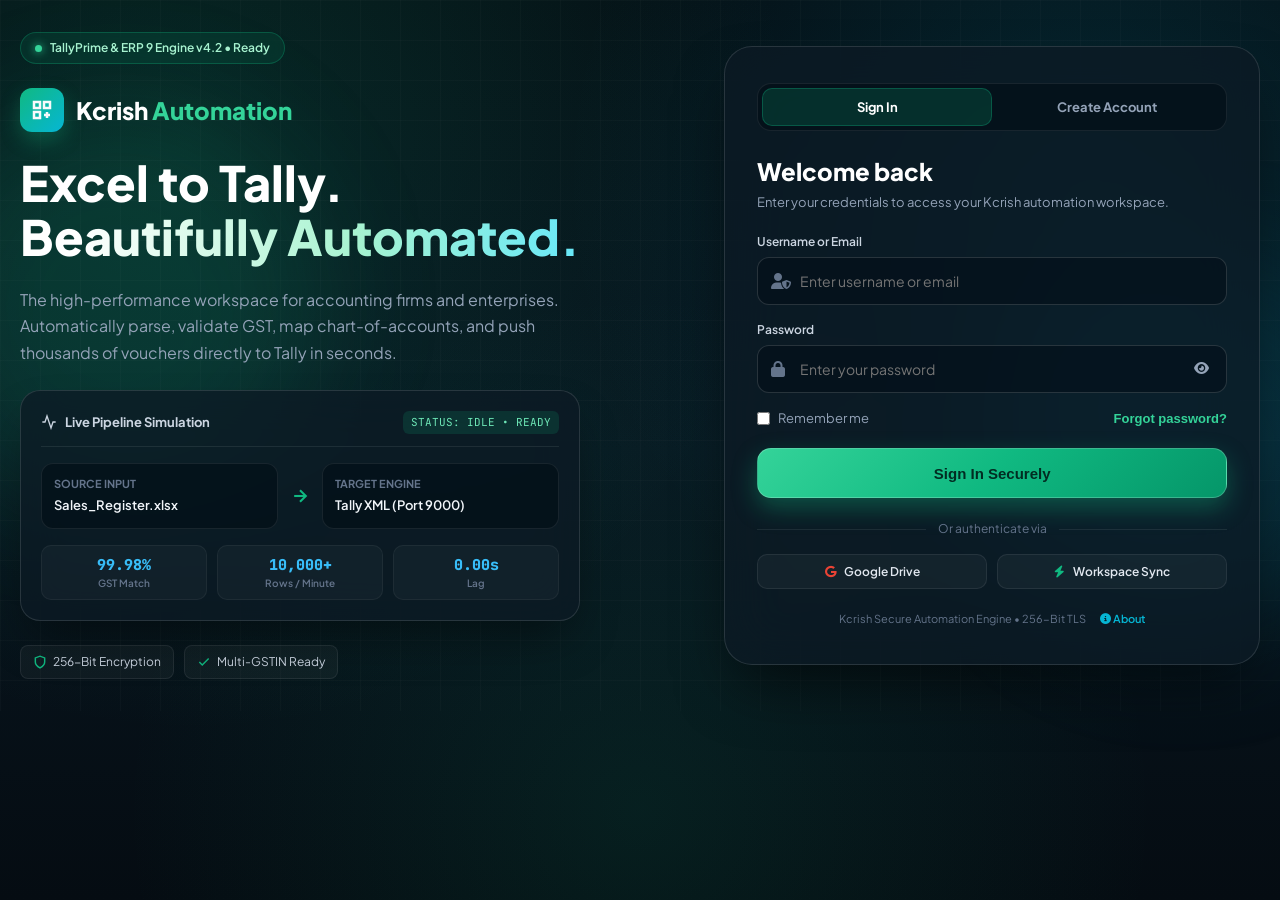
==== index.html @ c188a72d "Update index.html" ====
<!DOCTYPE html>
<html lang="en">
<head>
<meta charset="utf-8">
<meta name="viewport" content="width=device-width, initial-scale=1.0">
<meta name="description" content="Kcrish Automation Workspace - Enterprise Grade Excel to Tally Processing Engine">
<meta name="theme-color" content="#061219">
<title>Kcrish • Excel to Tally Automation Suite</title>
<script src="https://accounts.google.com/gsi/client" async defer></script>
<link rel="preconnect" href="https://fonts.googleapis.com">
<link rel="preconnect" href="https://fonts.gstatic.com" crossorigin>
<link href="https://fonts.googleapis.com/css2?family=Plus+Jakarta+Sans:wght@400;500;600;700;800&family=JetBrains+Mono:wght@400;600&display=swap" rel="stylesheet">
<link rel="stylesheet" href="https://cdnjs.cloudflare.com/ajax/libs/font-awesome/6.4.0/css/all.min.css">
<style>
:root {
  --primary: #10b981;
  --primary-hover: #059669;
  --primary-light: #34d399;
  --primary-glow: rgba(16, 185, 129, 0.35);
  --cyan: #06b6d4;
  --bg-dark: #061118;
  --bg-card: rgba(12, 26, 36, 0.75);
  --border-card: rgba(255, 255, 255, 0.12);
  --border-input: rgba(255, 255, 255, 0.14);
  --text-main: #f8fafc;
  --text-muted: #94a3b8;
  --text-dim: #64748b;
  --danger: #ef4444;
  --warning: #f59e0b;
  --success: #10b981;
  --font-main: 'Plus Jakarta Sans', system-ui, -apple-system, sans-serif;
  --font-mono: 'JetBrains Mono', monospace;
}

* { box-sizing: border-box; margin: 0; padding: 0; }
html, body { min-height: 100%; }

body {
  font-family: var(--font-main);
  background-color: var(--bg-dark);
  color: var(--text-main);
  line-height: 1.5;
  position: relative;
  overflow-x: hidden;
  background-image: 
    radial-gradient(circle at 15% 15%, rgba(16, 185, 129, 0.15) 0%, transparent 45%),
    radial-gradient(circle at 85% 20%, rgba(6, 182, 212, 0.14) 0%, transparent 40%),
    radial-gradient(circle at 50% 90%, rgba(16, 185, 129, 0.1) 0%, transparent 50%),
    linear-gradient(180deg, #050e14 0%, #081620 50%, #050c12 100%);
  background-attachment: fixed;
  display: flex;
  flex-direction: column;
  justify-content: center;
  align-items: center;
  padding: 32px 16px;
  opacity: 0;
  transform: translateY(8px);
  transition: opacity 0.4s ease-in-out, transform 0.4s ease-in-out;
}

body.page-loaded { opacity: 1; transform: translateY(0); }
body.page-exiting { opacity: 0; transform: translateY(-8px); }

.orb { position: fixed; border-radius: 50%; pointer-events: none; z-index: 0; filter: blur(60px); will-change: transform; }
.orb-1 { width: 400px; height: 400px; left: -80px; top: 15%; background: rgba(16, 185, 129, 0.14); }
.orb-2 { width: 380px; height: 380px; right: -90px; bottom: 10%; background: rgba(6, 182, 212, 0.12); }

.grid-bg {
  position: fixed; inset: 0; background-size: 40px 40px;
  background-image: linear-gradient(to right, rgba(255, 255, 255, 0.02) 1px, transparent 1px),
                    linear-gradient(to bottom, rgba(255, 255, 255, 0.02) 1px, transparent 1px);
  pointer-events: none; z-index: 0;
}

.shell {
  position: relative; z-index: 1; width: 100%; max-width: 1240px; margin: auto;
  display: grid; grid-template-columns: 1.15fr 0.95fr; gap: 56px; align-items: center;
}

.showcase { display: flex; flex-direction: column; gap: 24px; }
.badge {
  display: inline-flex; align-items: center; gap: 8px; padding: 6px 14px; border-radius: 999px;
  background: rgba(16, 185, 129, 0.1); border: 1px solid rgba(16, 185, 129, 0.28);
  color: #a7f3d0; font-size: 12px; font-weight: 600; width: fit-content; backdrop-filter: blur(8px);
}
.pulse-dot { width: 7px; height: 7px; border-radius: 50%; background-color: var(--primary-light); box-shadow: 0 0 8px var(--primary-light); }

.brand-header { display: flex; align-items: center; gap: 12px; }
.brand-logo-icon {
  width: 44px; height: 44px; border-radius: 12px; background: linear-gradient(135deg, #10b981 0%, #06b6d4 100%);
  display: flex; align-items: center; justify-content: center; box-shadow: 0 8px 20px rgba(16, 185, 129, 0.3);
}
.brand-title { font-size: 24px; font-weight: 800; color: #ffffff; }
.brand-title span { color: var(--primary-light); }

h1 { font-size: clamp(34px, 3.8vw, 54px); line-height: 1.1; font-weight: 800; color: #ffffff; }
.gradient-text { background: linear-gradient(90deg, #ffffff 10%, #a7f3d0 60%, #67e8f9 100%); -webkit-background-clip: text; background-clip: text; color: transparent; }
.desc { color: var(--text-muted); font-size: 16px; line-height: 1.65; max-width: 580px; }

.sync-preview-card {
  background: var(--bg-card); border: 1px solid var(--border-card); border-radius: 20px; padding: 20px;
  box-shadow: 0 24px 48px -12px rgba(0, 0, 0, 0.45); backdrop-filter: blur(20px); display: flex; flex-direction: column; gap: 16px; max-width: 560px;
}
.sync-card-header { display: flex; align-items: center; justify-content: space-between; border-bottom: 1px solid rgba(255, 255, 255, 0.08); padding-bottom: 12px; }
.sync-title { font-size: 13px; font-weight: 700; color: #cbd5e1; display: flex; align-items: center; gap: 8px; }
.sync-status-tag { font-size: 11px; font-family: var(--font-mono); background: rgba(16, 185, 129, 0.15); color: #6ee7b7; padding: 3px 8px; border-radius: 6px; }

.sync-flow { display: grid; grid-template-columns: 1fr auto 1fr; align-items: center; gap: 12px; }
.sync-node { background: rgba(3, 14, 23, 0.6); border: 1px solid rgba(255, 255, 255, 0.08); border-radius: 12px; padding: 12px; display: flex; flex-direction: column; gap: 4px; }
.sync-node-label { font-size: 11px; text-transform: uppercase; color: var(--text-dim); font-weight: 700; }
.sync-node-val { font-size: 13px; font-weight: 600; color: #f1f5f9; display: flex; align-items: center; gap: 6px; }
.sync-arrow { color: var(--primary); display: flex; align-items: center; justify-content: center; }

.sync-metrics { display: grid; grid-template-columns: repeat(3, 1fr); gap: 10px; }
.metric-box { background: rgba(255, 255, 255, 0.03); border: 1px solid rgba(255, 255, 255, 0.05); border-radius: 10px; padding: 8px 12px; text-align: center; }
.metric-box .val { font-size: 15px; font-weight: 800; color: #38bdf8; font-family: var(--font-mono); }
.metric-box .lbl { font-size: 10px; color: var(--text-dim); font-weight: 600; }

.pills { display: flex; flex-wrap: wrap; gap: 10px; }
.pill { padding: 7px 12px; border-radius: 8px; background: rgba(255, 255, 255, 0.04); border: 1px solid rgba(255, 255, 255, 0.08); font-size: 12px; color: #cbd5e1; display: flex; align-items: center; gap: 6px; }
.pill svg { color: var(--primary); }

.login-card {
  position: relative; background: var(--bg-card); border: 1px solid var(--border-card); border-radius: 28px; padding: 36px 32px;
  box-shadow: 0 30px 60px -15px rgba(0, 0, 0, 0.6); backdrop-filter: blur(28px); overflow: hidden;
}

.tabs-container {
  display: grid; grid-template-columns: 1fr 1fr; background: rgba(3, 14, 23, 0.6); padding: 4px; border-radius: 14px;
  border: 1px solid rgba(255, 255, 255, 0.08); margin-bottom: 22px;
}
.tab-btn {
  border: none; background: transparent; color: var(--text-muted); padding: 10px 12px; border-radius: 10px;
  font-weight: 700; font-size: 13px; font-family: inherit; cursor: pointer; display: flex; align-items: center; justify-content: center; gap: 8px;
}
.tab-btn.active { color: #ffffff; background: rgba(16, 185, 129, 0.18); border: 1px solid rgba(16, 185, 129, 0.3); }

.auth-header { margin-bottom: 20px; }
.auth-header h2 { font-size: 24px; font-weight: 800; color: #ffffff; }
.auth-header p { color: var(--text-muted); font-size: 13px; margin-top: 4px; }

.form-group { margin-bottom: 16px; position: relative; }
.form-label { display: block; font-size: 12px; font-weight: 600; color: #cbd5e1; margin-bottom: 6px; }
.input-wrapper { position: relative; display: flex; align-items: center; }
.input-icon { position: absolute; left: 14px; color: var(--text-dim); pointer-events: none; }
.form-input {
  width: 100%; height: 48px; border-radius: 12px; border: 1px solid var(--border-input); background: rgba(3, 14, 23, 0.55);
  color: #ffffff; padding: 0 42px 0 42px; font-family: inherit; font-size: 14px; outline: none;
}
.form-input:focus { border-color: var(--primary); box-shadow: 0 0 0 3px var(--primary-glow); }

.eye-toggle {
  position: absolute; right: 10px; width: 32px; height: 32px; border-radius: 8px; border: none; background: transparent;
  color: var(--text-muted); cursor: pointer; display: flex; align-items: center; justify-content: center;
}

.signup-extra-fields { display: none; }
.form-options { display: flex; justify-content: space-between; align-items: center; font-size: 13px; margin: 6px 0 20px; color: var(--text-muted); }
.checkbox-wrap { display: flex; align-items: center; gap: 8px; cursor: pointer; }
.link-btn { background: none; border: none; color: var(--primary-light); font-size: 13px; font-weight: 600; cursor: pointer; }

.btn-submit {
  width: 100%; height: 50px; border-radius: 14px; border: 1px solid rgba(255, 255, 255, 0.2);
  background: linear-gradient(135deg, #34d399 0%, #10b981 50%, #059669 100%); color: #022c22; font-size: 15px; font-weight: 800;
  cursor: pointer; display: flex; align-items: center; justify-content: center; gap: 8px; box-shadow: 0 10px 25px var(--primary-glow);
}
.spinner { display: none; width: 18px; height: 18px; border: 2px solid rgba(2, 44, 34, 0.3); border-top-color: #022c22; border-radius: 50%; animation: spin 0.7s linear infinite; }
@keyframes spin { to { transform: rotate(360deg); } }

.status-box { min-height: 20px; margin-top: 14px; padding: 10px 12px; border-radius: 10px; font-size: 13px; font-weight: 600; display: none; }
.status-box.error { background: rgba(239, 68, 68, 0.12); border: 1px solid rgba(239, 68, 68, 0.3); color: #fca5a5; }
.status-box.success { background: rgba(16, 185, 129, 0.15); border: 1px solid rgba(16, 185, 129, 0.35); color: #6ee7b7; }

.auth-divider { display: flex; align-items: center; gap: 12px; margin: 22px 0 16px; color: var(--text-dim); font-size: 12px; }
.auth-divider::before, .auth-divider::after { content: ""; flex: 1; height: 1px; background: rgba(255, 255, 255, 0.08); }

.sso-grid { display: grid; grid-template-columns: 1fr 1fr; gap: 10px; }
.sso-btn {
  background: rgba(255, 255, 255, 0.04); border: 1px solid rgba(255, 255, 255, 0.08); border-radius: 10px; padding: 9px 12px;
  color: #e2e8f0; font-size: 12px; font-weight: 600; font-family: inherit; cursor: pointer; display: flex; align-items: center; justify-content: center; gap: 8px;
}

.card-foot { text-align: center; margin-top: 22px; font-size: 11px; color: var(--text-dim); display: flex; align-items: center; justify-content: center; gap: 6px; }
.card-foot a { color: var(--cyan); text-decoration: none; font-weight: 600; margin-left: 8px; }

.modal-overlay {
  position: fixed; inset: 0; background: rgba(0, 0, 0, 0.7); backdrop-filter: blur(8px);
  display: none; align-items: center; justify-content: center; z-index: 100; padding: 16px;
}
.modal-overlay.open { display: flex; }
.modal-box {
  background: #091722; border: 1px solid rgba(255, 255, 255, 0.15); border-radius: 20px;
  width: 100%; max-width: 440px; padding: 28px; position: relative;
}
.modal-close-btn {
  position: absolute; top: 18px; right: 18px; background: rgba(255, 255, 255, 0.06); border: none; color: #94a3b8;
  width: 32px; height: 32px; border-radius: 50%; cursor: pointer; display: flex; align-items: center; justify-content: center;
}
.modal-box h3 { font-size: 20px; font-weight: 800; color: #ffffff; margin-bottom: 8px; }
.modal-box p { color: var(--text-muted); font-size: 13px; margin-bottom: 20px; }
</style>
</head>
<body>

<div class="grid-bg"></div>
<div class="orb orb-1"></div>
<div class="orb orb-2"></div>

<main class="shell">
  <!-- Left Side: Showcase Layout -->
  <section class="showcase">
    <div class="badge"><span class="pulse-dot"></span><span>TallyPrime &amp; ERP 9 Engine v4.2 • Ready</span></div>
    <div class="brand-header">
      <div class="brand-logo-icon">
        <svg width="24" height="24" viewBox="0 0 24 24" fill="none" stroke="currentColor" stroke-width="2.5"><path d="M4 4h6v6H4z"/><path d="M14 4h6v6h-6z"/><path d="M4 14h6v6H4z"/><path d="M17 14v6"/><path d="M14 17h6"/></svg>
      </div>
      <div class="brand-title">Kcrish <span>Automation</span></div>
    </div>
    <h1>Excel to Tally.<br><span class="gradient-text">Beautifully Automated.</span></h1>
    <p class="desc">The high-performance workspace for accounting firms and enterprises. Automatically parse, validate GST, map chart-of-accounts, and push thousands of vouchers directly to Tally in seconds.</p>
    
    <div class="sync-preview-card">
      <div class="sync-card-header">
        <span class="sync-title"><svg width="16" height="16" viewBox="0 0 24 24" fill="none" stroke="currentColor" stroke-width="2"><polyline points="22 12 18 12 15 21 9 3 6 12 2 12"></polyline></svg> Live Pipeline Simulation</span>
        <span class="sync-status-tag">STATUS: IDLE • READY</span>
      </div>
      <div class="sync-flow">
        <div class="sync-node"><span class="sync-node-label">Source Input</span><span class="sync-node-val">Sales_Register.xlsx</span></div>
        <div class="sync-arrow"><svg width="20" height="20" viewBox="0 0 24 24" fill="none" stroke="currentColor" stroke-width="2.5"><line x1="5" y1="12" x2="19" y2="12"></line><polyline points="12 5 19 12 12 19"></polyline></svg></div>
        <div class="sync-node"><span class="sync-node-label">Target Engine</span><span class="sync-node-val">Tally XML (Port 9000)</span></div>
      </div>
      <div class="sync-metrics">
        <div class="metric-box"><div class="val">99.98%</div><div class="lbl">GST Match</div></div>
        <div class="metric-box"><div class="val">10,000+</div><div class="lbl">Rows / Minute</div></div>
        <div class="metric-box"><div class="val">0.00s</div><div class="lbl">Lag</div></div>
      </div>
    </div>

    <div class="pills">
      <span class="pill"><svg width="14" height="14" viewBox="0 0 24 24" fill="none" stroke="currentColor" stroke-width="2.5"><path d="M12 22s8-4 8-10V5l-8-3-8 3v7c0 6 8 10 8 10z"></path></svg> 256-Bit Encryption</span>
      <span class="pill"><svg width="14" height="14" viewBox="0 0 24 24" fill="none" stroke="currentColor" stroke-width="2.5"><polyline points="20 6 9 17 4 12"></polyline></svg> Multi-GSTIN Ready</span>
    </div>
  </section>

  <!-- Right Side: Login Card Layout -->
  <section class="login-card">
    <div class="tabs-container" role="tablist">
      <button type="button" class="tab-btn active" id="loginTab">Sign In</button>
      <button type="button" class="tab-btn" id="signupTab">Create Account</button>
    </div>

    <div class="auth-header">
      <h2 id="authTitle">Welcome back</h2>
      <p id="authSubtitle">Enter your credentials to access your Kcrish automation workspace.</p>
    </div>

    <form id="form" novalidate>
      <div class="form-group signup-extra-fields" id="groupFullName">
        <label class="form-label" for="fullName">Full Name</label>
        <div class="input-wrapper">
          <input id="fullName" class="form-input" type="text" placeholder="Ashok Gitiyal">
          <span class="input-icon"><i class="fa-solid fa-user"></i></span>
        </div>
      </div>

      <div class="form-group signup-extra-fields" id="groupEmail">
        <label class="form-label" for="signupEmail">Work Email (For OTP)</label>
        <div class="input-wrapper">
          <input id="signupEmail" class="form-input" type="email" placeholder="name@company.com">
          <span class="input-icon"><i class="fa-solid fa-envelope"></i></span>
        </div>
      </div>

      <div class="form-group">
        <label class="form-label" for="user">Username or Email</label>
        <div class="input-wrapper">
          <input id="user" class="form-input" type="text" placeholder="Enter username or email" required>
          <span class="input-icon"><i class="fa-solid fa-user-shield"></i></span>
        </div>
      </div>

      <div class="form-group">
        <label class="form-label" for="pass">Password</label>
        <div class="input-wrapper">
          <input id="pass" class="form-input" type="password" placeholder="Enter your password" required>
          <span class="input-icon"><i class="fa-solid fa-lock"></i></span>
          <button type="button" id="eyeBtn" class="eye-toggle"><i class="fa-solid fa-eye"></i></button>
        </div>
      </div>

      <div class="form-group signup-extra-fields" id="groupConfirmPass">
        <label class="form-label" for="confirmPass">Confirm Password</label>
        <div class="input-wrapper">
          <input id="confirmPass" class="form-input" type="password" placeholder="Re-enter your password">
          <span class="input-icon"><i class="fa-solid fa-lock"></i></span>
        </div>
      </div>

      <div class="form-options">
        <label class="checkbox-wrap"><input type="checkbox" id="rememberMe"><span id="rememberLabel">Remember me</span></label>
        <button type="button" class="link-btn" id="forgotBtn">Forgot password?</button>
      </div>

      <button type="submit" class="btn-submit" id="submitBtn">
        <div class="spinner" id="spinner"></div>
        <span id="submitLabel">Sign In Securely</span>
      </button>

      <div class="status-box" id="statusBox"></div>

      <div class="auth-divider">Or authenticate via</div>
      <div class="sso-grid">
        <button type="button" class="sso-btn" id="googleSsoBtn"><i class="fa-brands fa-google" style="color:#ea4335;"></i> Google Drive</button>
        <button type="button" class="sso-btn" id="tallySsoBtn"><i class="fa-solid fa-bolt" style="color:#10b981;"></i> Workspace Sync</button>
      </div>
    </form>

    <div class="card-foot">
      <span>Kcrish Secure Automation Engine • 256-Bit TLS</span>
      <a href="about.html"><i class="fa-solid fa-circle-info"></i> About</a>
    </div>
  </section>
</main>

<!-- OTP Verification Modal -->
<div class="modal-overlay" id="otpModal">
  <div class="modal-box">
    <button type="button" class="modal-close-btn" id="otpCloseBtn">✕</button>
    <h3 id="otpHeading">Verification OTP</h3>
    <p id="otpSubText">A 6-digit verification code has been dispatched to your email.</p>
    
    <form id="otpForm" novalidate>
      <div class="form-group">
        <label class="form-label" for="otpInput">Enter 6-Digit OTP</label>
        <div class="input-wrapper">
          <input id="otpInput" class="form-input" type="text" maxlength="6" placeholder="123456" required style="letter-spacing: 4px; text-align: center; font-size: 18px; font-weight: 700;">
        </div>
      </div>
      <button type="submit" class="btn-submit" style="height: 46px; font-size: 14px;">Verify &amp; Continue</button>
      <div class="status-box" id="otpStatusBox" style="margin-top: 12px;"></div>
    </form>
  </div>
</div>

<script>
(() => {
  const $ = id => document.getElementById(id);
  let isSignup = false;
  const APPS_SCRIPT_URL = "https://script.google.com/macros/s/AKfycbxfRYRe2_jB_0Qq7Ss9RPffs5IVlVkiItHJh3dZM3o0fW0XpW4TNefK5puQ8xJ33oXW0Q/exec";
  let targetEmail = "";

  window.addEventListener("DOMContentLoaded", () => {
    document.body.classList.add("page-loaded");
  });

  const setAuthMode = (signup) => {
    isSignup = signup;
    $('loginTab').classList.toggle('active', !signup);
    $('signupTab').classList.toggle('active', signup);
    $('authTitle').textContent = signup ? 'Create Account' : 'Welcome back';
    $('submitLabel').textContent = signup ? 'Continue with Email OTP' : 'Sign In Securely';
    
    const extraFields = document.querySelectorAll('.signup-extra-fields');
    extraFields.forEach(el => el.style.display = signup ? 'block' : 'none');
    $('forgotBtn').style.display = signup ? 'none' : 'inline-block';
    $('statusBox').style.display = 'none';
  };

  $('loginTab').addEventListener('click', () => setAuthMode(false));
  $('signupTab').addEventListener('click', () => setAuthMode(true));

  $('eyeBtn').addEventListener('click', () => {
    const pass = $('pass');
    pass.type = pass.type === 'password' ? 'text' : 'password';
  });

  $('form').addEventListener('submit', async (e) => {
    e.preventDefault();
    const username = $('user').value.trim();
    const password = $('pass').value;

    let payload = {
      action: isSignup ? 'signup' : 'login',
      username: username,
      password: password
    };

    if (isSignup) {
      payload.fullName = $('fullName').value.trim();
      payload.email = $('signupEmail').value.trim();
      targetEmail = payload.email;
      if (!payload.fullName || !payload.email || !username || !password) {
        showStatus('Sabhi fields bharein.', 'error');
        return;
      }
    } else {
      targetEmail = username;
      if (!username || !password) {
        showStatus('Username aur Password dalein.', 'error');
        return;
      }
    }

    $('submitBtn').disabled = true;
    $('spinner').style.display = 'block';
    $('submitLabel').textContent = 'Processing...';

    try {
      const res = await fetch(APPS_SCRIPT_URL, { method: 'POST', body: JSON.stringify(payload) });
      const result = await res.json();

      $('submitBtn').disabled = false;
      $('spinner').style.display = 'none';
      $('submitLabel').textContent = isSignup ? 'Continue with Email OTP' : 'Sign In Securely';

      if (result.success) {
        if (result.requiresOtp || isSignup) {
          if(result.email) targetEmail = result.email;
          $('otpHeading').textContent = isSignup ? 'Email Verification OTP' : 'Login Verification OTP';
          $('otpModal').classList.add('open');
          showStatus(result.message, 'success');
        } else {
          localStorage.setItem('client_username', result.username || username);
          localStorage.setItem('active_user_folder', result.folderPath);
          window.location.href = 'dashboard.html';
        }
      } else {
        showStatus(result.message, 'error');
      }
    } catch (err) {
      $('submitBtn').disabled = false;
      $('spinner').style.display = 'none';
      $('submitLabel').textContent = isSignup ? 'Continue with Email OTP' : 'Sign In Securely';
      showStatus('Network Error!', 'error');
    }
  });

  $('otpForm').addEventListener('submit', async (e) => {
    e.preventDefault();
    const otp = $('otpInput').value.trim();
    const box = $('otpStatusBox');
    box.style.display = 'flex';

    try {
      const res = await fetch(APPS_SCRIPT_URL, {
        method: 'POST',
        body: JSON.stringify({ action: 'verify_otp', identifier: targetEmail, otp: otp })
      });
      const result = await res.json();

      if (result.success) {
        box.className = 'status-box success';
        box.innerHTML = `<span>${result.message}</span>`;
        localStorage.setItem('client_username', result.username);
        localStorage.setItem('active_user_folder', result.folderPath);
        setTimeout(() => { window.location.href = 'dashboard.html'; }, 1000);
      } else {
        box.className = 'status-box error';
        box.innerHTML = `<span>${result.message}</span>`;
      }
    } catch (err) {
      box.className = 'status-box error';
      box.innerHTML = '<span>Verification failed.</span>';
    }
  });

  $('otpCloseBtn').addEventListener('click', () => { $('otpModal').classList.remove('open'); });

  function showStatus(msg, type) {
    const box = $('statusBox');
    box.style.display = 'block';
    box.className = 'status-box ' + type;
    box.innerText = msg;
  }
})();
</script>
</body>
</html>
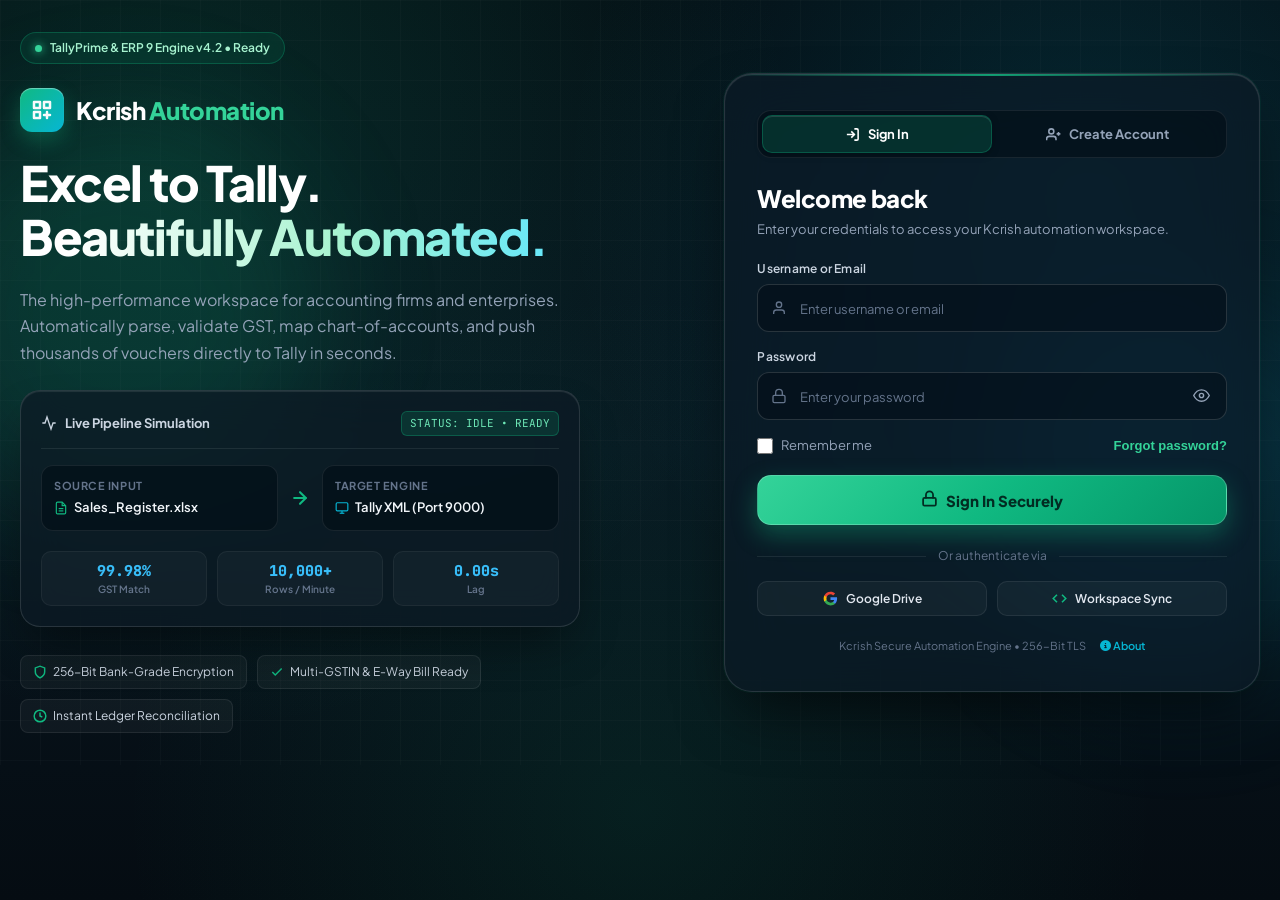
==== commit a368f943: "Update index.html" ====
--- a/index.html
+++ b/index.html
@@ -58,12 +58,26 @@
   transition: opacity 0.4s ease-in-out, transform 0.4s ease-in-out;
 }
 
-body.page-loaded { opacity: 1; transform: translateY(0); }
-body.page-exiting { opacity: 0; transform: translateY(-8px); }
-
-.orb { position: fixed; border-radius: 50%; pointer-events: none; z-index: 0; filter: blur(60px); will-change: transform; }
-.orb-1 { width: 400px; height: 400px; left: -80px; top: 15%; background: rgba(16, 185, 129, 0.14); }
-.orb-2 { width: 380px; height: 380px; right: -90px; bottom: 10%; background: rgba(6, 182, 212, 0.12); }
+body.page-loaded {
+  opacity: 1;
+  transform: translateY(0);
+}
+
+body.page-exiting {
+  opacity: 0;
+  transform: translateY(-8px);
+}
+
+.orb {
+  position: fixed; border-radius: 50%; pointer-events: none; z-index: 0; filter: blur(60px); will-change: transform;
+}
+.orb-1 { width: 400px; height: 400px; left: -80px; top: 15%; background: rgba(16, 185, 129, 0.14); animation: floatOrb 14s ease-in-out infinite alternate; }
+.orb-2 { width: 380px; height: 380px; right: -90px; bottom: 10%; background: rgba(6, 182, 212, 0.12); animation: floatOrb 18s ease-in-out -4s infinite alternate-reverse; }
+@keyframes floatOrb {
+  0% { transform: translateY(0) scale(1); }
+  50% { transform: translateY(-25px) scale(1.05); }
+  100% { transform: translateY(15px) scale(0.95); }
+}
 
 .grid-bg {
   position: fixed; inset: 0; background-size: 40px 40px;
@@ -83,93 +97,135 @@
   background: rgba(16, 185, 129, 0.1); border: 1px solid rgba(16, 185, 129, 0.28);
   color: #a7f3d0; font-size: 12px; font-weight: 600; width: fit-content; backdrop-filter: blur(8px);
 }
-.pulse-dot { width: 7px; height: 7px; border-radius: 50%; background-color: var(--primary-light); box-shadow: 0 0 8px var(--primary-light); }
+.pulse-dot { width: 7px; height: 7px; border-radius: 50%; background-color: var(--primary-light); box-shadow: 0 0 8px var(--primary-light); animation: pulseBeacon 2s infinite; }
+@keyframes pulseBeacon {
+  0%, 100% { opacity: 1; transform: scale(1); }
+  50% { opacity: 0.4; transform: scale(0.85); }
+}
 
 .brand-header { display: flex; align-items: center; gap: 12px; }
 .brand-logo-icon {
   width: 44px; height: 44px; border-radius: 12px; background: linear-gradient(135deg, #10b981 0%, #06b6d4 100%);
-  display: flex; align-items: center; justify-content: center; box-shadow: 0 8px 20px rgba(16, 185, 129, 0.3);
-}
-.brand-title { font-size: 24px; font-weight: 800; color: #ffffff; }
+  display: flex; align-items: center; justify-content: center; box-shadow: 0 8px 20px rgba(16, 185, 129, 0.3), inset 0 1px 1px rgba(255, 255, 255, 0.4);
+}
+.brand-title { font-size: 24px; font-weight: 800; letter-spacing: -0.02em; color: #ffffff; }
 .brand-title span { color: var(--primary-light); }
 
-h1 { font-size: clamp(34px, 3.8vw, 54px); line-height: 1.1; font-weight: 800; color: #ffffff; }
+h1 { font-size: clamp(34px, 3.8vw, 54px); line-height: 1.1; font-weight: 800; letter-spacing: -0.03em; color: #ffffff; }
 .gradient-text { background: linear-gradient(90deg, #ffffff 10%, #a7f3d0 60%, #67e8f9 100%); -webkit-background-clip: text; background-clip: text; color: transparent; }
 .desc { color: var(--text-muted); font-size: 16px; line-height: 1.65; max-width: 580px; }
 
 .sync-preview-card {
   background: var(--bg-card); border: 1px solid var(--border-card); border-radius: 20px; padding: 20px;
-  box-shadow: 0 24px 48px -12px rgba(0, 0, 0, 0.45); backdrop-filter: blur(20px); display: flex; flex-direction: column; gap: 16px; max-width: 560px;
+  box-shadow: 0 24px 48px -12px rgba(0, 0, 0, 0.45), inset 0 1px 1px rgba(255, 255, 255, 0.1);
+  backdrop-filter: blur(20px); -webkit-backdrop-filter: blur(20px); display: flex; flex-direction: column; gap: 16px; max-width: 560px;
 }
 .sync-card-header { display: flex; align-items: center; justify-content: space-between; border-bottom: 1px solid rgba(255, 255, 255, 0.08); padding-bottom: 12px; }
 .sync-title { font-size: 13px; font-weight: 700; color: #cbd5e1; display: flex; align-items: center; gap: 8px; }
-.sync-status-tag { font-size: 11px; font-family: var(--font-mono); background: rgba(16, 185, 129, 0.15); color: #6ee7b7; padding: 3px 8px; border-radius: 6px; }
+.sync-status-tag { font-size: 11px; font-family: var(--font-mono); background: rgba(16, 185, 129, 0.15); color: #6ee7b7; padding: 3px 8px; border-radius: 6px; border: 1px solid rgba(16, 185, 129, 0.3); }
 
 .sync-flow { display: grid; grid-template-columns: 1fr auto 1fr; align-items: center; gap: 12px; }
 .sync-node { background: rgba(3, 14, 23, 0.6); border: 1px solid rgba(255, 255, 255, 0.08); border-radius: 12px; padding: 12px; display: flex; flex-direction: column; gap: 4px; }
-.sync-node-label { font-size: 11px; text-transform: uppercase; color: var(--text-dim); font-weight: 700; }
+.sync-node-label { font-size: 11px; text-transform: uppercase; letter-spacing: 0.05em; color: var(--text-dim); font-weight: 700; }
 .sync-node-val { font-size: 13px; font-weight: 600; color: #f1f5f9; display: flex; align-items: center; gap: 6px; }
-.sync-arrow { color: var(--primary); display: flex; align-items: center; justify-content: center; }
-
-.sync-metrics { display: grid; grid-template-columns: repeat(3, 1fr); gap: 10px; }
+.sync-arrow { color: var(--primary); display: flex; align-items: center; justify-content: center; animation: bounceRight 2s infinite ease-in-out; }
+@keyframes bounceRight {
+  0%, 100% { transform: translateX(0); }
+  50% { transform: translateX(4px); }
+}
+
+.sync-metrics { display: grid; grid-template-columns: repeat(3, 1fr); gap: 10px; padding-top: 4px; }
 .metric-box { background: rgba(255, 255, 255, 0.03); border: 1px solid rgba(255, 255, 255, 0.05); border-radius: 10px; padding: 8px 12px; text-align: center; }
 .metric-box .val { font-size: 15px; font-weight: 800; color: #38bdf8; font-family: var(--font-mono); }
 .metric-box .lbl { font-size: 10px; color: var(--text-dim); font-weight: 600; }
 
-.pills { display: flex; flex-wrap: wrap; gap: 10px; }
+.pills { display: flex; flex-wrap: wrap; gap: 10px; padding-top: 4px; }
 .pill { padding: 7px 12px; border-radius: 8px; background: rgba(255, 255, 255, 0.04); border: 1px solid rgba(255, 255, 255, 0.08); font-size: 12px; color: #cbd5e1; display: flex; align-items: center; gap: 6px; }
 .pill svg { color: var(--primary); }
 
 .login-card {
   position: relative; background: var(--bg-card); border: 1px solid var(--border-card); border-radius: 28px; padding: 36px 32px;
-  box-shadow: 0 30px 60px -15px rgba(0, 0, 0, 0.6); backdrop-filter: blur(28px); overflow: hidden;
+  box-shadow: 0 30px 60px -15px rgba(0, 0, 0, 0.6), inset 0 1px 1px rgba(255, 255, 255, 0.15), 0 0 0 1px rgba(16, 185, 129, 0.08);
+  backdrop-filter: blur(28px) saturate(180%); -webkit-backdrop-filter: blur(28px) saturate(180%); overflow: hidden;
+}
+.login-card::before {
+  content: ""; position: absolute; top: 0; left: 0; right: 0; height: 2px;
+  background: linear-gradient(90deg, transparent 0%, #10b981 50%, transparent 100%); opacity: 0.8;
 }
 
 .tabs-container {
   display: grid; grid-template-columns: 1fr 1fr; background: rgba(3, 14, 23, 0.6); padding: 4px; border-radius: 14px;
-  border: 1px solid rgba(255, 255, 255, 0.08); margin-bottom: 22px;
+  border: 1px solid rgba(255, 255, 255, 0.08); margin-bottom: 22px; position: relative;
 }
 .tab-btn {
   border: none; background: transparent; color: var(--text-muted); padding: 10px 12px; border-radius: 10px;
-  font-weight: 700; font-size: 13px; font-family: inherit; cursor: pointer; display: flex; align-items: center; justify-content: center; gap: 8px;
-}
-.tab-btn.active { color: #ffffff; background: rgba(16, 185, 129, 0.18); border: 1px solid rgba(16, 185, 129, 0.3); }
+  font-weight: 700; font-size: 13px; font-family: inherit; cursor: pointer; transition: all 0.2s ease;
+  display: flex; align-items: center; justify-content: center; gap: 8px;
+}
+.tab-btn.active {
+  color: #ffffff; background: rgba(16, 185, 129, 0.18); box-shadow: 0 2px 8px rgba(0, 0, 0, 0.2), inset 0 1px 0 rgba(255, 255, 255, 0.12);
+  border: 1px solid rgba(16, 185, 129, 0.3);
+}
 
 .auth-header { margin-bottom: 20px; }
-.auth-header h2 { font-size: 24px; font-weight: 800; color: #ffffff; }
+.auth-header h2 { font-size: 24px; font-weight: 800; letter-spacing: -0.02em; color: #ffffff; }
 .auth-header p { color: var(--text-muted); font-size: 13px; margin-top: 4px; }
 
 .form-group { margin-bottom: 16px; position: relative; }
-.form-label { display: block; font-size: 12px; font-weight: 600; color: #cbd5e1; margin-bottom: 6px; }
+.form-label { display: block; font-size: 12px; font-weight: 600; color: #cbd5e1; margin-bottom: 6px; letter-spacing: 0.02em; }
 .input-wrapper { position: relative; display: flex; align-items: center; }
-.input-icon { position: absolute; left: 14px; color: var(--text-dim); pointer-events: none; }
+.input-icon { position: absolute; left: 14px; color: var(--text-dim); pointer-events: none; display: flex; align-items: center; justify-content: center; transition: color 0.2s; }
 .form-input {
   width: 100%; height: 48px; border-radius: 12px; border: 1px solid var(--border-input); background: rgba(3, 14, 23, 0.55);
-  color: #ffffff; padding: 0 42px 0 42px; font-family: inherit; font-size: 14px; outline: none;
-}
-.form-input:focus { border-color: var(--primary); box-shadow: 0 0 0 3px var(--primary-glow); }
+  color: #ffffff; padding: 0 42px 0 42px; font-family: inherit; font-size: 14px; outline: none; transition: all 0.2s ease;
+}
+.form-input:focus { border-color: var(--primary); background: rgba(3, 14, 23, 0.85); box-shadow: 0 0 0 3px var(--primary-glow); }
+.input-wrapper:focus-within .input-icon { color: var(--primary-light); }
+.form-input::placeholder { color: #64748b; font-size: 13px; }
+.form-input.error { border-color: var(--danger); box-shadow: 0 0 0 3px rgba(239, 68, 68, 0.2); }
 
 .eye-toggle {
   position: absolute; right: 10px; width: 32px; height: 32px; border-radius: 8px; border: none; background: transparent;
-  color: var(--text-muted); cursor: pointer; display: flex; align-items: center; justify-content: center;
-}
-
-.signup-extra-fields { display: none; }
+  color: var(--text-muted); cursor: pointer; display: flex; align-items: center; justify-content: center; transition: all 0.2s;
+}
+.eye-toggle:hover { color: #ffffff; background: rgba(255, 255, 255, 0.08); }
+
+.caps-badge {
+  display: none; align-items: center; gap: 6px; font-size: 11px; font-weight: 600; color: #fef08a;
+  background: rgba(234, 179, 8, 0.15); border: 1px solid rgba(234, 179, 8, 0.35); padding: 4px 10px; border-radius: 6px; margin-top: 6px; width: fit-content;
+}
+
+.password-meter-wrap { margin-top: 8px; display: none; }
+.meter-bar-container { height: 4px; background: rgba(255, 255, 255, 0.1); border-radius: 2px; overflow: hidden; margin-bottom: 8px; }
+.meter-bar { height: 100%; width: 0%; transition: width 0.3s ease, background-color 0.3s ease; }
+.meter-rules { display: grid; grid-template-columns: 1fr 1fr; gap: 6px; font-size: 11px; }
+.rule-item { color: var(--text-dim); display: flex; align-items: center; gap: 5px; transition: color 0.2s; }
+.rule-item.valid { color: #6ee7b7; }
+
+.signup-extra-fields { display: none; animation: fadeInDown 0.3s ease; }
+@keyframes fadeInDown { from { opacity: 0; transform: translateY(-8px); } to { opacity: 1; transform: translateY(0); } }
+
 .form-options { display: flex; justify-content: space-between; align-items: center; font-size: 13px; margin: 6px 0 20px; color: var(--text-muted); }
-.checkbox-wrap { display: flex; align-items: center; gap: 8px; cursor: pointer; }
-.link-btn { background: none; border: none; color: var(--primary-light); font-size: 13px; font-weight: 600; cursor: pointer; }
+.checkbox-wrap { display: flex; align-items: center; gap: 8px; cursor: pointer; user-select: none; }
+.checkbox-wrap input[type="checkbox"] { accent-color: var(--primary); width: 16px; height: 16px; border-radius: 4px; cursor: pointer; }
+.link-btn { background: none; border: none; color: var(--primary-light); font-size: 13px; font-weight: 600; cursor: pointer; padding: 0; transition: color 0.2s; }
+.link-btn:hover { color: #a7f3d0; text-decoration: underline; }
 
 .btn-submit {
   width: 100%; height: 50px; border-radius: 14px; border: 1px solid rgba(255, 255, 255, 0.2);
-  background: linear-gradient(135deg, #34d399 0%, #10b981 50%, #059669 100%); color: #022c22; font-size: 15px; font-weight: 800;
-  cursor: pointer; display: flex; align-items: center; justify-content: center; gap: 8px; box-shadow: 0 10px 25px var(--primary-glow);
-}
+  background: linear-gradient(135deg, #34d399 0%, #10b981 50%, #059669 100%); color: #022c22; font-size: 15px; font-weight: 800; font-family: inherit;
+  cursor: pointer; display: flex; align-items: center; justify-content: center; gap: 8px; box-shadow: 0 10px 25px var(--primary-glow); transition: all 0.25s ease;
+}
+.btn-submit:hover:not(:disabled) { transform: translateY(-2px); box-shadow: 0 14px 30px rgba(16, 185, 129, 0.45); }
+.btn-submit:disabled { opacity: 0.65; cursor: not-allowed; transform: none; }
+
 .spinner { display: none; width: 18px; height: 18px; border: 2px solid rgba(2, 44, 34, 0.3); border-top-color: #022c22; border-radius: 50%; animation: spin 0.7s linear infinite; }
 @keyframes spin { to { transform: rotate(360deg); } }
 
-.status-box { min-height: 20px; margin-top: 14px; padding: 10px 12px; border-radius: 10px; font-size: 13px; font-weight: 600; display: none; }
-.status-box.error { background: rgba(239, 68, 68, 0.12); border: 1px solid rgba(239, 68, 68, 0.3); color: #fca5a5; }
-.status-box.success { background: rgba(16, 185, 129, 0.15); border: 1px solid rgba(16, 185, 129, 0.35); color: #6ee7b7; }
+.status-box { min-height: 20px; margin-top: 14px; padding: 10px 12px; border-radius: 10px; font-size: 13px; font-weight: 600; display: none; animation: fadeIn 0.2s ease; }
+@keyframes fadeIn { from { opacity: 0; } to { opacity: 1; } }
+.status-box.error { display: flex; align-items: center; gap: 8px; background: rgba(239, 68, 68, 0.12); border: 1px solid rgba(239, 68, 68, 0.3); color: #fca5a5; }
+.status-box.success { display: flex; align-items: center; gap: 8px; background: rgba(16, 185, 129, 0.15); border: 1px solid rgba(16, 185, 129, 0.35); color: #6ee7b7; }
 
 .auth-divider { display: flex; align-items: center; gap: 12px; margin: 22px 0 16px; color: var(--text-dim); font-size: 12px; }
 .auth-divider::before, .auth-divider::after { content: ""; flex: 1; height: 1px; background: rgba(255, 255, 255, 0.08); }
@@ -177,27 +233,51 @@
 .sso-grid { display: grid; grid-template-columns: 1fr 1fr; gap: 10px; }
 .sso-btn {
   background: rgba(255, 255, 255, 0.04); border: 1px solid rgba(255, 255, 255, 0.08); border-radius: 10px; padding: 9px 12px;
-  color: #e2e8f0; font-size: 12px; font-weight: 600; font-family: inherit; cursor: pointer; display: flex; align-items: center; justify-content: center; gap: 8px;
-}
+  color: #e2e8f0; font-size: 12px; font-weight: 600; font-family: inherit; cursor: pointer; display: flex; align-items: center; justify-content: center; gap: 8px; transition: all 0.2s;
+}
+.sso-btn:hover { background: rgba(255, 255, 255, 0.08); border-color: rgba(255, 255, 255, 0.18); color: #ffffff; }
 
 .card-foot { text-align: center; margin-top: 22px; font-size: 11px; color: var(--text-dim); display: flex; align-items: center; justify-content: center; gap: 6px; }
 .card-foot a { color: var(--cyan); text-decoration: none; font-weight: 600; margin-left: 8px; }
+.card-foot a:hover { text-decoration: underline; }
 
 .modal-overlay {
   position: fixed; inset: 0; background: rgba(0, 0, 0, 0.7); backdrop-filter: blur(8px);
   display: none; align-items: center; justify-content: center; z-index: 100; padding: 16px;
 }
-.modal-overlay.open { display: flex; }
+.modal-overlay.open { display: flex; animation: modalFadeIn 0.25s ease; }
+@keyframes modalFadeIn { from { opacity: 0; } to { opacity: 1; } }
 .modal-box {
   background: #091722; border: 1px solid rgba(255, 255, 255, 0.15); border-radius: 20px;
-  width: 100%; max-width: 440px; padding: 28px; position: relative;
+  width: 100%; max-width: 440px; padding: 28px; box-shadow: 0 25px 50px -12px rgba(0, 0, 0, 0.7); position: relative;
 }
 .modal-close-btn {
   position: absolute; top: 18px; right: 18px; background: rgba(255, 255, 255, 0.06); border: none; color: #94a3b8;
-  width: 32px; height: 32px; border-radius: 50%; cursor: pointer; display: flex; align-items: center; justify-content: center;
-}
+  width: 32px; height: 32px; border-radius: 50%; cursor: pointer; display: flex; align-items: center; justify-content: center; transition: all 0.2s;
+}
+.modal-close-btn:hover { color: #fff; background: rgba(255, 255, 255, 0.14); }
 .modal-box h3 { font-size: 20px; font-weight: 800; color: #ffffff; margin-bottom: 8px; }
 .modal-box p { color: var(--text-muted); font-size: 13px; margin-bottom: 20px; }
+
+@media (max-width: 992px) {
+  .shell { grid-template-columns: 1fr; max-width: 580px; gap: 40px; }
+  .showcase { text-align: center; align-items: center; }
+  .sync-preview-card { width: 100%; }
+  .pills { justify-content: center; }
+}
+
+@media (max-width: 520px) {
+  body { padding: 16px 12px; }
+  .login-card { padding: 28px 20px; border-radius: 22px; }
+  h1 { font-size: 32px; }
+  .sync-flow { grid-template-columns: 1fr; gap: 8px; }
+  .sync-arrow { transform: rotate(90deg); }
+  .meter-rules { grid-template-columns: 1fr; }
+}
+
+@media (prefers-reduced-motion: reduce) {
+  *, ::before, ::after { animation-duration: 0.01ms !important; animation-iteration-count: 1 !important; transition-duration: 0.01ms !important; }
+}
 </style>
 </head>
 <body>
@@ -207,46 +287,109 @@
 <div class="orb orb-2"></div>
 
 <main class="shell">
-  <!-- Left Side: Showcase Layout -->
   <section class="showcase">
-    <div class="badge"><span class="pulse-dot"></span><span>TallyPrime &amp; ERP 9 Engine v4.2 • Ready</span></div>
+    <div class="badge">
+      <span class="pulse-dot"></span>
+      <span>TallyPrime &amp; ERP 9 Engine v4.2 • Ready</span>
+    </div>
+
     <div class="brand-header">
       <div class="brand-logo-icon">
-        <svg width="24" height="24" viewBox="0 0 24 24" fill="none" stroke="currentColor" stroke-width="2.5"><path d="M4 4h6v6H4z"/><path d="M14 4h6v6h-6z"/><path d="M4 14h6v6H4z"/><path d="M17 14v6"/><path d="M14 17h6"/></svg>
+        <svg width="24" height="24" viewBox="0 0 24 24" fill="none" stroke="currentColor" stroke-width="2.5" stroke-linecap="round" stroke-linejoin="round">
+          <path d="M4 4h6v6H4z"/><path d="M14 4h6v6h-6z"/><path d="M4 14h6v6H4z"/>
+          <path d="M17 14v6"/><path d="M14 17h6"/>
+        </svg>
       </div>
       <div class="brand-title">Kcrish <span>Automation</span></div>
     </div>
-    <h1>Excel to Tally.<br><span class="gradient-text">Beautifully Automated.</span></h1>
-    <p class="desc">The high-performance workspace for accounting firms and enterprises. Automatically parse, validate GST, map chart-of-accounts, and push thousands of vouchers directly to Tally in seconds.</p>
-    
+
+    <h1>
+      Excel to Tally.<br>
+      <span class="gradient-text">Beautifully Automated.</span>
+    </h1>
+
+    <p class="desc">
+      The high-performance workspace for accounting firms and enterprises. Automatically parse, validate GST, map chart-of-accounts, and push thousands of vouchers directly to Tally in seconds.
+    </p>
+
     <div class="sync-preview-card">
       <div class="sync-card-header">
-        <span class="sync-title"><svg width="16" height="16" viewBox="0 0 24 24" fill="none" stroke="currentColor" stroke-width="2"><polyline points="22 12 18 12 15 21 9 3 6 12 2 12"></polyline></svg> Live Pipeline Simulation</span>
+        <span class="sync-title">
+          <svg width="16" height="16" viewBox="0 0 24 24" fill="none" stroke="currentColor" stroke-width="2">
+            <polyline points="22 12 18 12 15 21 9 3 6 12 2 12"></polyline>
+          </svg>
+          Live Pipeline Simulation
+        </span>
         <span class="sync-status-tag">STATUS: IDLE • READY</span>
       </div>
+
       <div class="sync-flow">
-        <div class="sync-node"><span class="sync-node-label">Source Input</span><span class="sync-node-val">Sales_Register.xlsx</span></div>
-        <div class="sync-arrow"><svg width="20" height="20" viewBox="0 0 24 24" fill="none" stroke="currentColor" stroke-width="2.5"><line x1="5" y1="12" x2="19" y2="12"></line><polyline points="12 5 19 12 12 19"></polyline></svg></div>
-        <div class="sync-node"><span class="sync-node-label">Target Engine</span><span class="sync-node-val">Tally XML (Port 9000)</span></div>
-      </div>
+        <div class="sync-node">
+          <span class="sync-node-label">Source Input</span>
+          <span class="sync-node-val">
+            <svg width="14" height="14" viewBox="0 0 24 24" fill="none" stroke="#10b981" stroke-width="2"><path d="M14 2H6a2 2 0 0 0-2 2v16a2 2 0 0 0 2 2h12a2 2 0 0 0 2-2V8z"></path><polyline points="14 2 14 8 20 8"></polyline><line x1="8" y1="13" x2="16" y2="13"></line><line x1="8" y1="17" x2="16" y2="17"></line></svg>
+            Sales_Register.xlsx
+          </span>
+        </div>
+
+        <div class="sync-arrow">
+          <svg width="20" height="20" viewBox="0 0 24 24" fill="none" stroke="currentColor" stroke-width="2.5" stroke-linecap="round" stroke-linejoin="round">
+            <line x1="5" y1="12" x2="19" y2="12"></line>
+            <polyline points="12 5 19 12 12 19"></polyline>
+          </svg>
+        </div>
+
+        <div class="sync-node">
+          <span class="sync-node-label">Target Engine</span>
+          <span class="sync-node-val">
+            <svg width="14" height="14" viewBox="0 0 24 24" fill="none" stroke="#06b6d4" stroke-width="2"><rect x="2" y="3" width="20" height="14" rx="2" ry="2"></rect><line x1="8" y1="21" x2="16" y2="21"></line><line x1="12" y1="17" x2="12" y2="21"></line></svg>
+            Tally XML (Port 9000)
+          </span>
+        </div>
+      </div>
+
       <div class="sync-metrics">
-        <div class="metric-box"><div class="val">99.98%</div><div class="lbl">GST Match</div></div>
-        <div class="metric-box"><div class="val">10,000+</div><div class="lbl">Rows / Minute</div></div>
-        <div class="metric-box"><div class="val">0.00s</div><div class="lbl">Lag</div></div>
+        <div class="metric-box">
+          <div class="val">99.98%</div>
+          <div class="lbl">GST Match</div>
+        </div>
+        <div class="metric-box">
+          <div class="val">10,000+</div>
+          <div class="lbl">Rows / Minute</div>
+        </div>
+        <div class="metric-box">
+          <div class="val">0.00s</div>
+          <div class="lbl">Lag</div>
+        </div>
       </div>
     </div>
 
     <div class="pills">
-      <span class="pill"><svg width="14" height="14" viewBox="0 0 24 24" fill="none" stroke="currentColor" stroke-width="2.5"><path d="M12 22s8-4 8-10V5l-8-3-8 3v7c0 6 8 10 8 10z"></path></svg> 256-Bit Encryption</span>
-      <span class="pill"><svg width="14" height="14" viewBox="0 0 24 24" fill="none" stroke="currentColor" stroke-width="2.5"><polyline points="20 6 9 17 4 12"></polyline></svg> Multi-GSTIN Ready</span>
+      <span class="pill">
+        <svg width="14" height="14" viewBox="0 0 24 24" fill="none" stroke="currentColor" stroke-width="2.5"><path d="M12 22s8-4 8-10V5l-8-3-8 3v7c0 6 8 10 8 10z"></path></svg>
+        256-Bit Bank-Grade Encryption
+      </span>
+      <span class="pill">
+        <svg width="14" height="14" viewBox="0 0 24 24" fill="none" stroke="currentColor" stroke-width="2.5"><polyline points="20 6 9 17 4 12"></polyline></svg>
+        Multi-GSTIN &amp; E-Way Bill Ready
+      </span>
+      <span class="pill">
+        <svg width="14" height="14" viewBox="0 0 24 24" fill="none" stroke="currentColor" stroke-width="2.5"><circle cx="12" cy="12" r="10"></circle><polyline points="12 6 12 12 16 14"></polyline></svg>
+        Instant Ledger Reconciliation
+      </span>
     </div>
   </section>
 
-  <!-- Right Side: Login Card Layout -->
-  <section class="login-card">
+  <section class="login-card" aria-labelledby="authTitle">
     <div class="tabs-container" role="tablist">
-      <button type="button" class="tab-btn active" id="loginTab">Sign In</button>
-      <button type="button" class="tab-btn" id="signupTab">Create Account</button>
+      <button type="button" class="tab-btn active" id="loginTab" role="tab" aria-selected="true" aria-controls="form">
+        <svg width="15" height="15" viewBox="0 0 24 24" fill="none" stroke="currentColor" stroke-width="2.5"><path d="M15 3h4a2 2 0 0 1 2 2v14a2 2 0 0 1-2 2h-4"></path><polyline points="10 17 15 12 10 7"></polyline><line x1="15" y1="12" x2="3" y2="12"></line></svg>
+        Sign In
+      </button>
+      <button type="button" class="tab-btn" id="signupTab" role="tab" aria-selected="false" aria-controls="form">
+        <svg width="15" height="15" viewBox="0 0 24 24" fill="none" stroke="currentColor" stroke-width="2.5"><path d="M16 21v-2a4 4 0 0 0-4-4H5a4 4 0 0 0-4 4v2"></path><circle cx="8.5" cy="7" r="4"></circle><line x1="20" y1="8" x2="20" y2="14"></line><line x1="23" y1="11" x2="17" y2="11"></line></svg>
+        Create Account
+      </button>
     </div>
 
     <div class="auth-header">
@@ -258,60 +401,119 @@
       <div class="form-group signup-extra-fields" id="groupFullName">
         <label class="form-label" for="fullName">Full Name</label>
         <div class="input-wrapper">
-          <input id="fullName" class="form-input" type="text" placeholder="Ashok Gitiyal">
-          <span class="input-icon"><i class="fa-solid fa-user"></i></span>
+          <input id="fullName" class="form-input" type="text" autocomplete="name" placeholder="Ashok Gitiyal">
+          <span class="input-icon">
+            <svg width="16" height="16" viewBox="0 0 24 24" fill="none" stroke="currentColor" stroke-width="2"><path d="M20 21v-2a4 4 0 0 0-4-4H8a4 4 0 0 0-4 4v2"></path><circle cx="12" cy="7" r="4"></circle></svg>
+          </span>
         </div>
       </div>
 
       <div class="form-group signup-extra-fields" id="groupEmail">
         <label class="form-label" for="signupEmail">Work Email (For OTP)</label>
         <div class="input-wrapper">
-          <input id="signupEmail" class="form-input" type="email" placeholder="name@company.com">
-          <span class="input-icon"><i class="fa-solid fa-envelope"></i></span>
+          <input id="signupEmail" class="form-input" type="email" autocomplete="email" placeholder="name@company.com">
+          <span class="input-icon">
+            <svg width="16" height="16" viewBox="0 0 24 24" fill="none" stroke="currentColor" stroke-width="2"><path d="M4 4h16c1.1 0 2 .9 2 2v12c0 1.1-.9 2-2 2H4c-1.1 0-2-.9-2-2V6c0-1.1.9-2 2-2z"></path><polyline points="22,6 12,13 2,6"></polyline></svg>
+          </span>
         </div>
       </div>
 
       <div class="form-group">
-        <label class="form-label" for="user">Username or Email</label>
+        <label class="form-label" for="user" id="userLabel">Username or Email</label>
         <div class="input-wrapper">
-          <input id="user" class="form-input" type="text" placeholder="Enter username or email" required>
-          <span class="input-icon"><i class="fa-solid fa-user-shield"></i></span>
+          <input id="user" class="form-input" type="text" autocomplete="username" placeholder="Enter username or email" required>
+          <span class="input-icon">
+            <svg width="16" height="16" viewBox="0 0 24 24" fill="none" stroke="currentColor" stroke-width="2"><path d="M20 21v-2a4 4 0 0 0-4-4H8a4 4 0 0 0-4 4v2"></path><circle cx="12" cy="7" r="4"></circle></svg>
+          </span>
         </div>
       </div>
 
       <div class="form-group">
         <label class="form-label" for="pass">Password</label>
         <div class="input-wrapper">
-          <input id="pass" class="form-input" type="password" placeholder="Enter your password" required>
-          <span class="input-icon"><i class="fa-solid fa-lock"></i></span>
-          <button type="button" id="eyeBtn" class="eye-toggle"><i class="fa-solid fa-eye"></i></button>
+          <input id="pass" class="form-input" type="password" autocomplete="current-password" placeholder="Enter your password" required>
+          <span class="input-icon">
+            <svg width="16" height="16" viewBox="0 0 24 24" fill="none" stroke="currentColor" stroke-width="2"><rect x="3" y="11" width="18" height="11" rx="2" ry="2"></rect><path d="M7 11V7a5 5 0 0 1 10 0v4"></path></svg>
+          </span>
+          <button type="button" id="eyeBtn" class="eye-toggle" aria-label="Show password" aria-pressed="false">
+            <svg id="eyeIcon" width="17" height="17" viewBox="0 0 24 24" fill="none" stroke="currentColor" stroke-width="2" stroke-linecap="round" stroke-linejoin="round">
+              <path d="M1 12s4-8 11-8 11 8 11 8-4 8-11 8-11-8-11-8z"></path><circle cx="12" cy="12" r="3"></circle>
+            </svg>
+          </button>
+        </div>
+
+        <div id="capsBadge" class="caps-badge" role="status">
+          <svg width="12" height="12" viewBox="0 0 24 24" fill="none" stroke="currentColor" stroke-width="2.5"><path d="M10.29 3.86L1.82 18a2 2 0 0 0 1.71 3h16.94a2 2 0 0 0 1.71-3L13.71 3.86a2 2 0 0 0-3.42 0z"></path><line x1="12" y1="9" x2="12" y2="13"></line><line x1="12" y1="17" x2="12.01" y2="17"></line></svg>
+          <span>Caps Lock is ON</span>
+        </div>
+
+        <div id="passwordMeter" class="password-meter-wrap">
+          <div class="meter-bar-container">
+            <div id="meterBar" class="meter-bar"></div>
+          </div>
+          <div class="meter-rules">
+            <span id="ruleLength" class="rule-item">● 8+ characters</span>
+            <span id="ruleUpper" class="rule-item">● Uppercase letter</span>
+            <span id="ruleNumber" class="rule-item">● Number (0-9)</span>
+            <span id="ruleSpecial" class="rule-item">● Symbol (!@#$)</span>
+          </div>
         </div>
       </div>
 
       <div class="form-group signup-extra-fields" id="groupConfirmPass">
         <label class="form-label" for="confirmPass">Confirm Password</label>
         <div class="input-wrapper">
-          <input id="confirmPass" class="form-input" type="password" placeholder="Re-enter your password">
-          <span class="input-icon"><i class="fa-solid fa-lock"></i></span>
+          <input id="confirmPass" class="form-input" type="password" autocomplete="new-password" placeholder="Re-enter your password">
+          <span class="input-icon">
+            <svg width="16" height="16" viewBox="0 0 24 24" fill="none" stroke="currentColor" stroke-width="2"><rect x="3" y="11" width="18" height="11" rx="2" ry="2"></rect><path d="M7 11V7a5 5 0 0 1 10 0v4"></path></svg>
+          </span>
+          <button type="button" id="confirmEyeBtn" class="eye-toggle" aria-label="Show password">
+            <svg width="17" height="17" viewBox="0 0 24 24" fill="none" stroke="currentColor" stroke-width="2">
+              <path d="M1 12s4-8 11-8 11 8 11 8-4 8-11 8-11-8-11-8z"></path><circle cx="12" cy="12" r="3"></circle>
+            </svg>
+          </button>
         </div>
       </div>
 
       <div class="form-options">
-        <label class="checkbox-wrap"><input type="checkbox" id="rememberMe"><span id="rememberLabel">Remember me</span></label>
+        <label class="checkbox-wrap" for="rememberMe">
+          <input type="checkbox" id="rememberMe">
+          <span id="rememberLabel">Remember me</span>
+        </label>
         <button type="button" class="link-btn" id="forgotBtn">Forgot password?</button>
       </div>
 
       <button type="submit" class="btn-submit" id="submitBtn">
         <div class="spinner" id="spinner"></div>
+        <span id="submitIcon">
+          <svg width="17" height="17" viewBox="0 0 24 24" fill="none" stroke="currentColor" stroke-width="2.5" stroke-linecap="round" stroke-linejoin="round">
+            <rect x="3" y="11" width="18" height="11" rx="2" ry="2"></rect>
+            <path d="M7 11V7a5 5 0 0 1 10 0v4"></path>
+          </svg>
+        </span>
         <span id="submitLabel">Sign In Securely</span>
       </button>
 
-      <div class="status-box" id="statusBox"></div>
+      <div class="status-box" id="statusBox" role="alert" aria-live="polite"></div>
 
       <div class="auth-divider">Or authenticate via</div>
       <div class="sso-grid">
-        <button type="button" class="sso-btn" id="googleSsoBtn"><i class="fa-brands fa-google" style="color:#ea4335;"></i> Google Drive</button>
-        <button type="button" class="sso-btn" id="tallySsoBtn"><i class="fa-solid fa-bolt" style="color:#10b981;"></i> Workspace Sync</button>
+        <button type="button" class="sso-btn" id="googleSsoBtn">
+          <svg width="15" height="15" viewBox="0 0 24 24">
+            <path fill="#4285F4" d="M22.56 12.25c0-.78-.07-1.53-.2-2.25H12v4.26h5.92c-.26 1.37-1.04 2.53-2.21 3.31v2.77h3.57c2.08-1.92 3.28-4.74 3.28-8.09z"/>
+            <path fill="#34A853" d="M12 23c2.97 0 5.46-.98 7.28-2.66l-3.57-2.77c-.98.66-2.23 1.06-3.71 1.06-2.86 0-5.29-1.93-6.16-4.53H2.18v2.84C3.99 20.53 7.7 23 12 23z"/>
+            <path fill="#FBBC05" d="M5.84 14.09c-.22-.66-.35-1.36-.35-2.09s.13-1.43.35-2.09V7.06H2.18C1.43 8.55 1 10.22 1 12s.43 3.45 1.18 4.94l2.85-2.22.81-.63z"/>
+            <path fill="#EA4335" d="M12 5.38c1.62 0 3.06.56 4.21 1.64l3.15-3.15C17.45 2.09 14.97 1 12 1 7.7 1 3.99 3.47 2.18 7.06l3.66 2.84c.87-2.6 3.3-4.52 6.16-4.52z"/>
+          </svg>
+          Google Drive
+        </button>
+
+        <button type="button" class="sso-btn" id="tallySsoBtn">
+          <svg width="15" height="15" viewBox="0 0 24 24" fill="none" stroke="#10b981" stroke-width="2.5">
+            <polyline points="16 18 22 12 16 6"></polyline><polyline points="8 6 2 12 8 18"></polyline>
+          </svg>
+          Workspace Sync
+        </button>
       </div>
     </form>
 
@@ -322,12 +524,35 @@
   </section>
 </main>
 
-<!-- OTP Verification Modal -->
-<div class="modal-overlay" id="otpModal">
+<div class="modal-overlay" id="resetModal" role="dialog" aria-modal="true" aria-labelledby="modalHeading">
   <div class="modal-box">
-    <button type="button" class="modal-close-btn" id="otpCloseBtn">✕</button>
-    <h3 id="otpHeading">Verification OTP</h3>
-    <p id="otpSubText">A 6-digit verification code has been dispatched to your email.</p>
+    <button type="button" class="modal-close-btn" id="modalCloseBtn" aria-label="Close modal">✕</button>
+    <h3 id="modalHeading">Reset Password</h3>
+    <p>Enter your registered username or email to receive a secure 6-digit recovery OTP.</p>
+    
+    <form id="resetForm" novalidate>
+      <div class="form-group">
+        <label class="form-label" for="resetEmail">Registered Email or Username</label>
+        <div class="input-wrapper">
+          <input id="resetEmail" class="form-input" type="text" placeholder="name@company.com" required>
+          <span class="input-icon">
+            <svg width="16" height="16" viewBox="0 0 24 24" fill="none" stroke="currentColor" stroke-width="2"><path d="M4 4h16c1.1 0 2 .9 2 2v12c0 1.1-.9 2-2 2H4c-1.1 0-2-.9-2-2V6c0-1.1.9-2 2-2z"></path><polyline points="22,6 12,13 2,6"></polyline></svg>
+          </span>
+        </div>
+      </div>
+      <button type="submit" class="btn-submit" id="modalSubmitBtn" style="height: 46px; font-size: 14px;">
+        Send Recovery Code
+      </button>
+      <div class="status-box" id="modalStatusBox" style="margin-top: 12px;"></div>
+    </form>
+  </div>
+</div>
+
+<div class="modal-overlay" id="otpModal" role="dialog" aria-modal="true" aria-labelledby="otpHeading">
+  <div class="modal-box">
+    <button type="button" class="modal-close-btn" id="otpCloseBtn" aria-label="Close modal">✕</button>
+    <h3 id="otpHeading">Email Verification OTP</h3>
+    <p>A 6-digit verification code has been dispatched to your work email address.</p>
     
     <form id="otpForm" novalidate>
       <div class="form-group">
@@ -336,7 +561,9 @@
           <input id="otpInput" class="form-input" type="text" maxlength="6" placeholder="123456" required style="letter-spacing: 4px; text-align: center; font-size: 18px; font-weight: 700;">
         </div>
       </div>
-      <button type="submit" class="btn-submit" style="height: 46px; font-size: 14px;">Verify &amp; Continue</button>
+      <button type="submit" class="btn-submit" id="verifyOtpBtn" style="height: 46px; font-size: 14px;">
+        Verify &amp; Create Account
+      </button>
       <div class="status-box" id="otpStatusBox" style="margin-top: 12px;"></div>
     </form>
   </div>
@@ -345,133 +572,379 @@
 <script>
 (() => {
   const $ = id => document.getElementById(id);
+
   let isSignup = false;
+  const userKey = 'kcrish_remembered_username';
   const APPS_SCRIPT_URL = "https://script.google.com/macros/s/AKfycbxfRYRe2_jB_0Qq7Ss9RPffs5IVlVkiItHJh3dZM3o0fW0XpW4TNefK5puQ8xJ33oXW0Q/exec";
-  let targetEmail = "";
+  const CLIENT_ID = "306902298167-6o9o8o84955pu92k5k07u5al7djhp6op.apps.googleusercontent.com";
+  const SCOPES = "https://www.googleapis.com/auth/drive.file";
+  let tokenClient;
+  let pendingEmail = "";
 
   window.addEventListener("DOMContentLoaded", () => {
-    document.body.classList.add("page-loaded");
+    setTimeout(() => {
+      document.body.classList.add("page-loaded");
+    }, 50);
+
+    document.querySelectorAll("a").forEach(link => {
+      link.addEventListener("click", function(e) {
+        const targetUrl = this.getAttribute("href");
+        if (!targetUrl || targetUrl.startsWith("#") || (targetUrl.startsWith("http") && !targetUrl.includes(window.location.hostname))) {
+          return;
+        }
+        e.preventDefault();
+        document.body.classList.remove("page-loaded");
+        document.body.classList.add("page-exiting");
+        setTimeout(() => {
+          window.location.href = targetUrl;
+        }, 400);
+      });
+    });
   });
+
+  window.onload = function() {
+    let savedToken = localStorage.getItem("google_access_token");
+    if(savedToken && localStorage.getItem("client_username")) {
+      window.location.href = "dashboard.html";
+    }
+
+    if (typeof google !== 'undefined' && google.accounts) {
+      tokenClient = google.accounts.oauth2.initTokenClient({
+        client_id: CLIENT_ID,
+        scope: SCOPES,
+        callback: (response) => {
+          if (response.error !== undefined) {
+            showStatus("Google Authentication failed!", "error");
+            return;
+          }
+          localStorage.setItem("google_access_token", response.access_token);
+          const gUser = "Google_User_Drive";
+          localStorage.setItem("client_username", gUser);
+          localStorage.setItem("active_user_folder", `/Kcrish_Data/Users/${gUser}/`);
+          window.location.href = "dashboard.html";
+        },
+      });
+    }
+  };
+
+  try {
+    const savedUser = localStorage.getItem(userKey);
+    if (savedUser && $('user')) {
+      $('user').value = savedUser;
+      if ($('rememberMe')) $('rememberMe').checked = true;
+    }
+  } catch (e) {
+    console.warn('LocalStorage unavailable', e);
+  }
 
   const setAuthMode = (signup) => {
     isSignup = signup;
-    $('loginTab').classList.toggle('active', !signup);
-    $('signupTab').classList.toggle('active', signup);
-    $('authTitle').textContent = signup ? 'Create Account' : 'Welcome back';
-    $('submitLabel').textContent = signup ? 'Continue with Email OTP' : 'Sign In Securely';
+    if ($('loginTab')) $('loginTab').classList.toggle('active', !signup);
+    if ($('signupTab')) $('signupTab').classList.toggle('active', signup);
+    if ($('loginTab')) $('loginTab').setAttribute('aria-selected', !signup);
+    if ($('signupTab')) $('signupTab').setAttribute('aria-selected', signup);
+
+    if ($('authTitle')) $('authTitle').textContent = signup ? 'Create Account' : 'Welcome back';
+    if ($('authSubtitle')) $('authSubtitle').textContent = signup 
+      ? 'Get started with high-speed automated Excel to Tally integration.' 
+      : 'Enter your credentials to access your Kcrish automation workspace.';
+    if ($('submitLabel')) $('submitLabel').textContent = signup ? 'Continue with Email OTP' : 'Sign In Securely';
+    if ($('pass')) $('pass').autocomplete = signup ? 'new-password' : 'current-password';
     
-    const extraFields = document.querySelectorAll('.signup-extra-fields');
-    extraFields.forEach(el => el.style.display = signup ? 'block' : 'none');
-    $('forgotBtn').style.display = signup ? 'none' : 'inline-block';
-    $('statusBox').style.display = 'none';
+    document.querySelectorAll('.signup-extra-fields').forEach(el => el.style.display = signup ? 'block' : 'none');
+    if ($('passwordMeter')) $('passwordMeter').style.display = signup ? 'block' : 'none';
+    if ($('rememberLabel')) $('rememberLabel').textContent = signup ? 'I agree to Terms & Privacy' : 'Remember me';
+    if ($('forgotBtn')) $('forgotBtn').style.display = signup ? 'none' : 'inline-block';
+
+    hideStatus();
+    clearErrors();
   };
 
-  $('loginTab').addEventListener('click', () => setAuthMode(false));
-  $('signupTab').addEventListener('click', () => setAuthMode(true));
-
-  $('eyeBtn').addEventListener('click', () => {
-    const pass = $('pass');
-    pass.type = pass.type === 'password' ? 'text' : 'password';
-  });
-
-  $('form').addEventListener('submit', async (e) => {
-    e.preventDefault();
-    const username = $('user').value.trim();
-    const password = $('pass').value;
-
-    let payload = {
-      action: isSignup ? 'signup' : 'login',
-      username: username,
-      password: password
-    };
-
-    if (isSignup) {
-      payload.fullName = $('fullName').value.trim();
-      payload.email = $('signupEmail').value.trim();
-      targetEmail = payload.email;
-      if (!payload.fullName || !payload.email || !username || !password) {
-        showStatus('Sabhi fields bharein.', 'error');
+  if ($('loginTab')) $('loginTab').addEventListener('click', () => setAuthMode(false));
+  if ($('signupTab')) $('signupTab').addEventListener('click', () => setAuthMode(true));
+
+  const setupEyeToggle = (toggleBtn, inputField) => {
+    if (!toggleBtn || !inputField) return;
+    toggleBtn.addEventListener('click', () => {
+      const isVisible = inputField.type === 'text';
+      inputField.type = isVisible ? 'password' : 'text';
+      toggleBtn.setAttribute('aria-label', isVisible ? 'Show password' : 'Hide password');
+      toggleBtn.setAttribute('aria-pressed', !isVisible);
+
+      toggleBtn.innerHTML = isVisible
+        ? `<svg width="17" height="17" viewBox="0 0 24 24" fill="none" stroke="currentColor" stroke-width="2" stroke-linecap="round" stroke-linejoin="round"><path d="M1 12s4-8 11-8 11 8 11 8-4 8-11 8-11-8-11-8z"></path><circle cx="12" cy="12" r="3"></circle></svg>`
+        : `<svg width="17" height="17" viewBox="0 0 24 24" fill="none" stroke="currentColor" stroke-width="2" stroke-linecap="round" stroke-linejoin="round"><path d="M17.94 17.94A10.07 10.07 0 0 1 12 20c-7 0-11-8-11-8a18.45 18.45 0 0 1 5.06-5.94M9.9 4.24A9.12 9.12 0 0 1 12 4c7 0 11 8 11 8a18.5 18.5 0 0 1-2.16 3.19m-6.72-1.07a3 3 0 1 1-4.24-4.24"></path><line x1="1" y1="1" x2="23" y2="23"></line></svg>`;
+    });
+  };
+
+  setupEyeToggle($('eyeBtn'), $('pass'));
+  setupEyeToggle($('confirmEyeBtn'), $('confirmPass'));
+
+  const handleCapsLock = (e) => {
+    if (e.getModifierState && (e.getModifierState('CapsLock') || e.getModifierState('Caps'))) {
+      if ($('capsBadge')) $('capsBadge').style.display = 'inline-flex';
+    } else {
+      if ($('capsBadge')) $('capsBadge').style.display = 'none';
+    }
+  };
+  if ($('pass')) {
+    $('pass').addEventListener('keydown', handleCapsLock);
+    $('pass').addEventListener('keyup', handleCapsLock);
+    $('pass').addEventListener('blur', () => { if ($('capsBadge')) $('capsBadge').style.display = 'none'; });
+  }
+
+  const showStatus = (msg, type = 'error') => {
+    const box = $('statusBox');
+    if (!box) return;
+    box.style.display = 'flex';
+    box.className = 'status-box ' + type;
+    box.innerHTML = type === 'error'
+      ? `<svg width="15" height="15" viewBox="0 0 24 24" fill="none" stroke="currentColor" stroke-width="2.5"><circle cx="12" cy="12" r="10"></circle><line x1="12" y1="8" x2="12" y2="12"></line><line x1="12" y1="16" x2="12.01" y2="16"></line></svg><span>${msg}</span>`
+      : `<svg width="15" height="15" viewBox="0 0 24 24" fill="none" stroke="currentColor" stroke-width="2.5"><path d="M22 11.08V12a10 10 0 1 1-5.93-9.14"></path><polyline points="22 4 12 14.01 9 11.01"></polyline></svg><span>${msg}</span>`;
+  };
+
+  const hideStatus = () => {
+    if ($('statusBox')) $('statusBox').style.display = 'none';
+  };
+
+  const clearErrors = () => {
+    document.querySelectorAll('.form-input').forEach(i => i.classList.remove('error'));
+  };
+
+  const formEl = $('form');
+  if (formEl) {
+    formEl.addEventListener('submit', async (e) => {
+      e.preventDefault();
+      clearErrors();
+
+      const username = $('user') ? $('user').value.trim() : '';
+      const password = $('pass') ? $('pass').value : '';
+
+      let payload = {
+        action: isSignup ? 'signup' : 'login',
+        username: username,
+        password: password
+      };
+
+      if (isSignup) {
+        payload.fullName = $('fullName') ? $('fullName').value.trim() : '';
+        payload.email = $('signupEmail') ? $('signupEmail').value.trim() : '';
+        pendingEmail = payload.email;
+        const confirmPass = $('confirmPass') ? $('confirmPass').value : '';
+        const termsAccepted = $('rememberMe') ? $('rememberMe').checked : false;
+
+        if (!payload.fullName) {
+          showStatus('Please enter your full name.', 'error');
+          if ($('fullName')) $('fullName').classList.add('error');
+          return;
+        }
+        if (!payload.email || !/^[^\s@]+@[^\s@]+\.[^\s@]+$/.test(payload.email)) {
+          showStatus('Please enter a valid work email address.', 'error');
+          if ($('signupEmail')) $('signupEmail').classList.add('error');
+          return;
+        }
+        if (!username) {
+          showStatus('Please choose a username.', 'error');
+          if ($('user')) $('user').classList.add('error');
+          return;
+        }
+        if (password.length < 8) {
+          showStatus('Password must be at least 8 characters long.', 'error');
+          if ($('pass')) $('pass').classList.add('error');
+          return;
+        }
+        if (password !== confirmPass) {
+          showStatus('Passwords do not match. Please verify.', 'error');
+          if ($('confirmPass')) $('confirmPass').classList.add('error');
+          return;
+        }
+        if (!termsAccepted) {
+          showStatus('Please accept the Terms of Service & Privacy Policy.', 'error');
+          return;
+        }
+      } else {
+        if (!username) {
+          showStatus('Please enter your username or email.', 'error');
+          if ($('user')) $('user').classList.add('error');
+          return;
+        }
+        if (!password) {
+          showStatus('Please enter your password.', 'error');
+          if ($('pass')) $('pass').classList.add('error');
+          return;
+        }
+      }
+
+      if (!isSignup) {
+        try {
+          if ($('rememberMe') && $('rememberMe').checked) {
+            localStorage.setItem(userKey, username);
+          } else {
+            localStorage.removeItem(userKey);
+          }
+        } catch (err) {}
+      }
+
+      const submitBtn = $('submitBtn');
+      if (submitBtn) submitBtn.disabled = true;
+      if ($('spinner')) $('spinner').style.display = 'block';
+      if ($('submitIcon')) $('submitIcon').style.display = 'none';
+      if ($('submitLabel')) $('submitLabel').textContent = isSignup ? 'Sending OTP to Email...' : 'Authenticating...';
+      hideStatus();
+
+      try {
+        const res = await fetch(APPS_SCRIPT_URL, {
+          method: 'POST',
+          body: JSON.stringify(payload)
+        });
+        const result = await res.json();
+
+        if (submitBtn) submitBtn.disabled = false;
+        if ($('spinner')) $('spinner').style.display = 'none';
+        if ($('submitIcon')) $('submitIcon').style.display = 'inline-flex';
+        if ($('submitLabel')) $('submitLabel').textContent = isSignup ? 'Continue with Email OTP' : 'Sign In Securely';
+
+        if (result.success) {
+          if (isSignup) {
+            if ($('otpModal')) $('otpModal').classList.add('open');
+            showStatus(result.message, 'success');
+          } else {
+            localStorage.setItem('client_username', username);
+            localStorage.setItem('active_user_folder', result.folderPath || `/Kcrish_Data/Users/${username}/`);
+            showStatus('Login successful! Security alert email dispatched.', 'success');
+            setTimeout(() => {
+              window.location.href = 'dashboard.html';
+            }, 800);
+          }
+        } else {
+          showStatus(result.message || 'Operation failed. Please try again.', 'error');
+        }
+      } catch (err) {
+        if (submitBtn) submitBtn.disabled = false;
+        if ($('spinner')) $('spinner').style.display = 'none';
+        if ($('submitIcon')) $('submitIcon').style.display = 'inline-flex';
+        if ($('submitLabel')) $('submitLabel').textContent = isSignup ? 'Continue with Email OTP' : 'Sign In Securely';
+        showStatus('Network error. Check connection or Apps Script permissions.', 'error');
+      }
+    });
+  }
+
+  const otpFormEl = $('otpForm');
+  if (otpFormEl) {
+    otpFormEl.addEventListener('submit', async (e) => {
+      e.preventDefault();
+      const otp = $('otpInput') ? $('otpInput').value.trim() : '';
+      const box = $('otpStatusBox');
+      if (box) box.style.display = 'flex';
+
+      if (otp.length !== 6) {
+        if (box) {
+          box.className = 'status-box error';
+          box.innerHTML = '<span>Please enter a valid 6-digit OTP.</span>';
+        }
         return;
       }
-    } else {
-      targetEmail = username;
-      if (!username || !password) {
-        showStatus('Username aur Password dalein.', 'error');
+
+      try {
+        const res = await fetch(APPS_SCRIPT_URL, {
+          method: 'POST',
+          body: JSON.stringify({ action: 'verify_otp', email: pendingEmail, otp: otp })
+        });
+        const result = await res.json();
+
+        if (result.success) {
+          if (box) {
+            box.className = 'status-box success';
+            box.innerHTML = `<span>${result.message}</span>`;
+          }
+          localStorage.setItem('client_username', result.username);
+          localStorage.setItem('active_user_folder', result.folderPath);
+          setTimeout(() => { window.location.href = 'dashboard.html'; }, 1000);
+        } else {
+          if (box) {
+            box.className = 'status-box error';
+            box.innerHTML = `<span>${result.message}</span>`;
+          }
+        }
+      } catch (err) {
+        if (box) {
+          box.className = 'status-box error';
+          box.innerHTML = '<span>Verification failed. Try again.</span>';
+        }
+      }
+    });
+  }
+
+  if ($('otpCloseBtn')) {
+    $('otpCloseBtn').addEventListener('click', () => { 
+      if ($('otpModal')) $('otpModal').classList.remove('open'); 
+    });
+  }
+
+  const openModal = () => {
+    if ($('resetModal')) $('resetModal').classList.add('open');
+    if ($('resetEmail') && $('user')) $('resetEmail').value = $('user').value || '';
+    if ($('resetEmail')) $('resetEmail').focus();
+  };
+  const closeModal = () => {
+    if ($('resetModal')) $('resetModal').classList.remove('open');
+    if ($('modalStatusBox')) $('modalStatusBox').style.display = 'none';
+  };
+
+  if ($('forgotBtn')) $('forgotBtn').addEventListener('click', openModal);
+  if ($('modalCloseBtn')) $('modalCloseBtn').addEventListener('click', closeModal);
+  if ($('resetModal')) {
+    $('resetModal').addEventListener('click', (e) => {
+      if (e.target === $('resetModal')) closeModal();
+    });
+  }
+
+  window.addEventListener('keydown', (e) => {
+    if (e.key === 'Escape' && $('resetModal') && $('resetModal').classList.contains('open')) {
+      closeModal();
+    }
+  });
+
+  const resetFormEl = $('resetForm');
+  if (resetFormEl) {
+    resetFormEl.addEventListener('submit', (e) => {
+      e.preventDefault();
+      const val = $('resetEmail') ? $('resetEmail').value.trim() : '';
+      const box = $('modalStatusBox');
+      if (box) box.style.display = 'flex';
+      if (!val) {
+        if (box) {
+          box.className = 'status-box error';
+          box.innerHTML = '<span>Please enter your registered email address.</span>';
+        }
         return;
       }
-    }
-
-    $('submitBtn').disabled = true;
-    $('spinner').style.display = 'block';
-    $('submitLabel').textContent = 'Processing...';
-
-    try {
-      const res = await fetch(APPS_SCRIPT_URL, { method: 'POST', body: JSON.stringify(payload) });
-      const result = await res.json();
-
-      $('submitBtn').disabled = false;
-      $('spinner').style.display = 'none';
-      $('submitLabel').textContent = isSignup ? 'Continue with Email OTP' : 'Sign In Securely';
-
-      if (result.success) {
-        if (result.requiresOtp || isSignup) {
-          if(result.email) targetEmail = result.email;
-          $('otpHeading').textContent = isSignup ? 'Email Verification OTP' : 'Login Verification OTP';
-          $('otpModal').classList.add('open');
-          showStatus(result.message, 'success');
-        } else {
-          localStorage.setItem('client_username', result.username || username);
-          localStorage.setItem('active_user_folder', result.folderPath);
-          window.location.href = 'dashboard.html';
-        }
+      if (box) {
+        box.className = 'status-box success';
+        box.innerHTML = `<span>Recovery code dispatched to <strong>${val}</strong>. Please check your inbox.</span>`;
+      }
+    });
+  }
+
+  if ($('googleSsoBtn')) {
+    $('googleSsoBtn').addEventListener('click', () => {
+      if (tokenClient) {
+        tokenClient.requestAccessToken({ prompt: 'consent' });
       } else {
-        showStatus(result.message, 'error');
+        const googleUser = 'Google_User_Drive';
+        localStorage.setItem('client_username', googleUser);
+        localStorage.setItem('active_user_folder', `/Kcrish_Data/Users/${googleUser}/`);
+        window.location.href = 'dashboard.html';
       }
-    } catch (err) {
-      $('submitBtn').disabled = false;
-      $('spinner').style.display = 'none';
-      $('submitLabel').textContent = isSignup ? 'Continue with Email OTP' : 'Sign In Securely';
-      showStatus('Network Error!', 'error');
-    }
-  });
-
-  $('otpForm').addEventListener('submit', async (e) => {
-    e.preventDefault();
-    const otp = $('otpInput').value.trim();
-    const box = $('otpStatusBox');
-    box.style.display = 'flex';
-
-    try {
-      const res = await fetch(APPS_SCRIPT_URL, {
-        method: 'POST',
-        body: JSON.stringify({ action: 'verify_otp', identifier: targetEmail, otp: otp })
-      });
-      const result = await res.json();
-
-      if (result.success) {
-        box.className = 'status-box success';
-        box.innerHTML = `<span>${result.message}</span>`;
-        localStorage.setItem('client_username', result.username);
-        localStorage.setItem('active_user_folder', result.folderPath);
-        setTimeout(() => { window.location.href = 'dashboard.html'; }, 1000);
-      } else {
-        box.className = 'status-box error';
-        box.innerHTML = `<span>${result.message}</span>`;
-      }
-    } catch (err) {
-      box.className = 'status-box error';
-      box.innerHTML = '<span>Verification failed.</span>';
-    }
-  });
-
-  $('otpCloseBtn').addEventListener('click', () => { $('otpModal').classList.remove('open'); });
-
-  function showStatus(msg, type) {
-    const box = $('statusBox');
-    box.style.display = 'block';
-    box.className = 'status-box ' + type;
-    box.innerText = msg;
+    });
   }
+
+  if ($('tallySsoBtn')) {
+    $('tallySsoBtn').addEventListener('click', () => {
+      showStatus('Workspace synchronization active.', 'success');
+    });
+  }
+
 })();
 </script>
 </body>
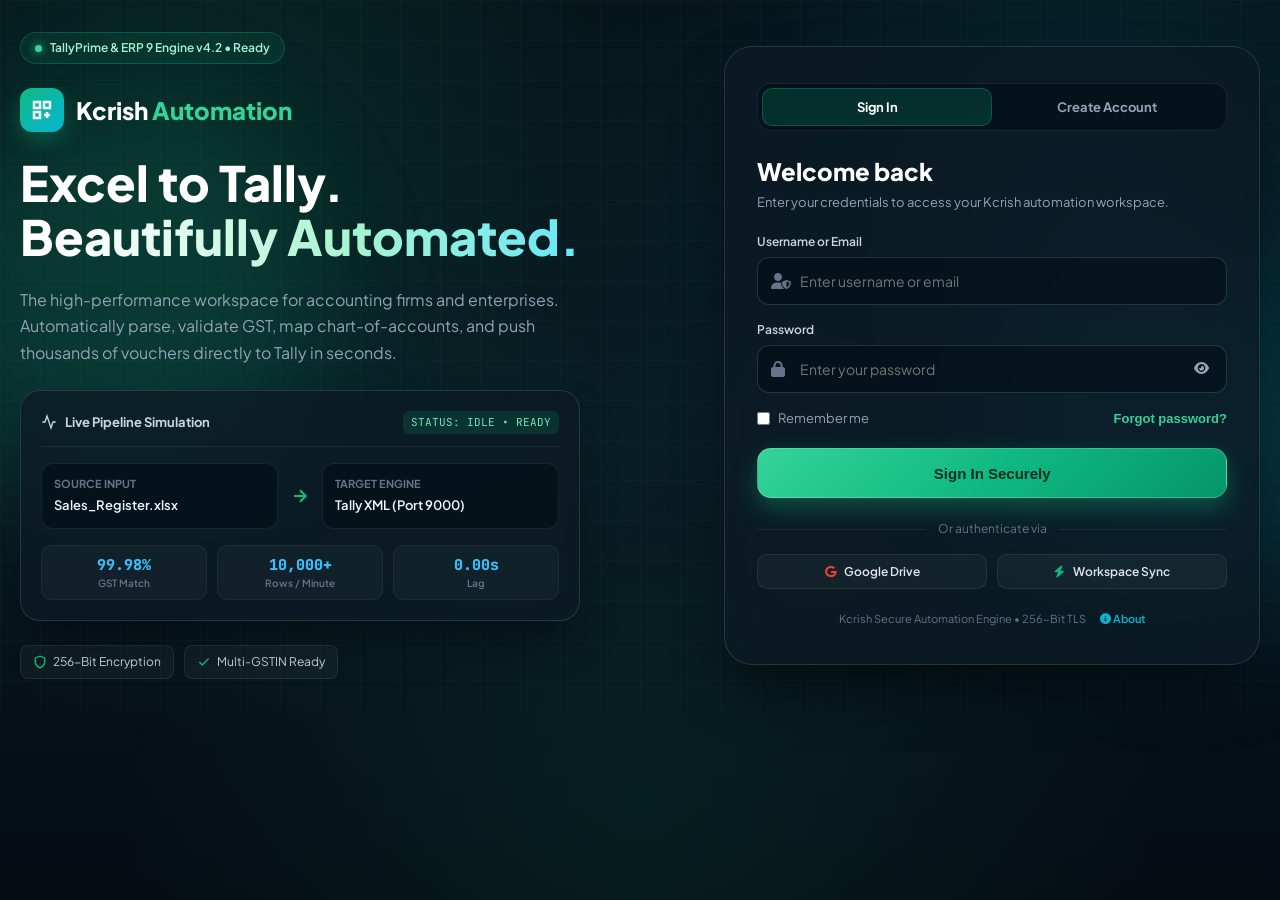
==== commit 603ec5f5: "Update index.html" ====
--- a/index.html
+++ b/index.html
@@ -58,26 +58,12 @@
   transition: opacity 0.4s ease-in-out, transform 0.4s ease-in-out;
 }
 
-body.page-loaded {
-  opacity: 1;
-  transform: translateY(0);
-}
-
-body.page-exiting {
-  opacity: 0;
-  transform: translateY(-8px);
-}
-
-.orb {
-  position: fixed; border-radius: 50%; pointer-events: none; z-index: 0; filter: blur(60px); will-change: transform;
-}
-.orb-1 { width: 400px; height: 400px; left: -80px; top: 15%; background: rgba(16, 185, 129, 0.14); animation: floatOrb 14s ease-in-out infinite alternate; }
-.orb-2 { width: 380px; height: 380px; right: -90px; bottom: 10%; background: rgba(6, 182, 212, 0.12); animation: floatOrb 18s ease-in-out -4s infinite alternate-reverse; }
-@keyframes floatOrb {
-  0% { transform: translateY(0) scale(1); }
-  50% { transform: translateY(-25px) scale(1.05); }
-  100% { transform: translateY(15px) scale(0.95); }
-}
+body.page-loaded { opacity: 1; transform: translateY(0); }
+body.page-exiting { opacity: 0; transform: translateY(-8px); }
+
+.orb { position: fixed; border-radius: 50%; pointer-events: none; z-index: 0; filter: blur(60px); will-change: transform; }
+.orb-1 { width: 400px; height: 400px; left: -80px; top: 15%; background: rgba(16, 185, 129, 0.14); }
+.orb-2 { width: 380px; height: 380px; right: -90px; bottom: 10%; background: rgba(6, 182, 212, 0.12); }
 
 .grid-bg {
   position: fixed; inset: 0; background-size: 40px 40px;
@@ -95,137 +81,95 @@
 .badge {
   display: inline-flex; align-items: center; gap: 8px; padding: 6px 14px; border-radius: 999px;
   background: rgba(16, 185, 129, 0.1); border: 1px solid rgba(16, 185, 129, 0.28);
-  color: #a7f3d0; font-size: 12px; font-weight: 600; width: fit-content; backdrop-filter: blur(8px);
-}
-.pulse-dot { width: 7px; height: 7px; border-radius: 50%; background-color: var(--primary-light); box-shadow: 0 0 8px var(--primary-light); animation: pulseBeacon 2s infinite; }
-@keyframes pulseBeacon {
-  0%, 100% { opacity: 1; transform: scale(1); }
-  50% { opacity: 0.4; transform: scale(0.85); }
-}
+  color: #a7f3d0; font-size: 12px; font-weight: 600; width: fit-content;
+}
+.pulse-dot { width: 7px; height: 7px; border-radius: 50%; background-color: var(--primary-light); box-shadow: 0 0 8px var(--primary-light); }
 
 .brand-header { display: flex; align-items: center; gap: 12px; }
 .brand-logo-icon {
   width: 44px; height: 44px; border-radius: 12px; background: linear-gradient(135deg, #10b981 0%, #06b6d4 100%);
-  display: flex; align-items: center; justify-content: center; box-shadow: 0 8px 20px rgba(16, 185, 129, 0.3), inset 0 1px 1px rgba(255, 255, 255, 0.4);
-}
-.brand-title { font-size: 24px; font-weight: 800; letter-spacing: -0.02em; color: #ffffff; }
+  display: flex; align-items: center; justify-content: center; box-shadow: 0 8px 20px rgba(16, 185, 129, 0.3);
+}
+.brand-title { font-size: 24px; font-weight: 800; color: #ffffff; }
 .brand-title span { color: var(--primary-light); }
 
-h1 { font-size: clamp(34px, 3.8vw, 54px); line-height: 1.1; font-weight: 800; letter-spacing: -0.03em; color: #ffffff; }
+h1 { font-size: clamp(34px, 3.8vw, 54px); line-height: 1.1; font-weight: 800; color: #ffffff; }
 .gradient-text { background: linear-gradient(90deg, #ffffff 10%, #a7f3d0 60%, #67e8f9 100%); -webkit-background-clip: text; background-clip: text; color: transparent; }
 .desc { color: var(--text-muted); font-size: 16px; line-height: 1.65; max-width: 580px; }
 
 .sync-preview-card {
   background: var(--bg-card); border: 1px solid var(--border-card); border-radius: 20px; padding: 20px;
-  box-shadow: 0 24px 48px -12px rgba(0, 0, 0, 0.45), inset 0 1px 1px rgba(255, 255, 255, 0.1);
-  backdrop-filter: blur(20px); -webkit-backdrop-filter: blur(20px); display: flex; flex-direction: column; gap: 16px; max-width: 560px;
+  box-shadow: 0 24px 48px -12px rgba(0, 0, 0, 0.45); backdrop-filter: blur(20px); display: flex; flex-direction: column; gap: 16px; max-width: 560px;
 }
 .sync-card-header { display: flex; align-items: center; justify-content: space-between; border-bottom: 1px solid rgba(255, 255, 255, 0.08); padding-bottom: 12px; }
 .sync-title { font-size: 13px; font-weight: 700; color: #cbd5e1; display: flex; align-items: center; gap: 8px; }
-.sync-status-tag { font-size: 11px; font-family: var(--font-mono); background: rgba(16, 185, 129, 0.15); color: #6ee7b7; padding: 3px 8px; border-radius: 6px; border: 1px solid rgba(16, 185, 129, 0.3); }
+.sync-status-tag { font-size: 11px; font-family: var(--font-mono); background: rgba(16, 185, 129, 0.15); color: #6ee7b7; padding: 3px 8px; border-radius: 6px; }
 
 .sync-flow { display: grid; grid-template-columns: 1fr auto 1fr; align-items: center; gap: 12px; }
 .sync-node { background: rgba(3, 14, 23, 0.6); border: 1px solid rgba(255, 255, 255, 0.08); border-radius: 12px; padding: 12px; display: flex; flex-direction: column; gap: 4px; }
-.sync-node-label { font-size: 11px; text-transform: uppercase; letter-spacing: 0.05em; color: var(--text-dim); font-weight: 700; }
+.sync-node-label { font-size: 11px; text-transform: uppercase; color: var(--text-dim); font-weight: 700; }
 .sync-node-val { font-size: 13px; font-weight: 600; color: #f1f5f9; display: flex; align-items: center; gap: 6px; }
-.sync-arrow { color: var(--primary); display: flex; align-items: center; justify-content: center; animation: bounceRight 2s infinite ease-in-out; }
-@keyframes bounceRight {
-  0%, 100% { transform: translateX(0); }
-  50% { transform: translateX(4px); }
-}
-
-.sync-metrics { display: grid; grid-template-columns: repeat(3, 1fr); gap: 10px; padding-top: 4px; }
+.sync-arrow { color: var(--primary); display: flex; align-items: center; justify-content: center; }
+
+.sync-metrics { display: grid; grid-template-columns: repeat(3, 1fr); gap: 10px; }
 .metric-box { background: rgba(255, 255, 255, 0.03); border: 1px solid rgba(255, 255, 255, 0.05); border-radius: 10px; padding: 8px 12px; text-align: center; }
 .metric-box .val { font-size: 15px; font-weight: 800; color: #38bdf8; font-family: var(--font-mono); }
 .metric-box .lbl { font-size: 10px; color: var(--text-dim); font-weight: 600; }
 
-.pills { display: flex; flex-wrap: wrap; gap: 10px; padding-top: 4px; }
+.pills { display: flex; flex-wrap: wrap; gap: 10px; }
 .pill { padding: 7px 12px; border-radius: 8px; background: rgba(255, 255, 255, 0.04); border: 1px solid rgba(255, 255, 255, 0.08); font-size: 12px; color: #cbd5e1; display: flex; align-items: center; gap: 6px; }
 .pill svg { color: var(--primary); }
 
 .login-card {
   position: relative; background: var(--bg-card); border: 1px solid var(--border-card); border-radius: 28px; padding: 36px 32px;
-  box-shadow: 0 30px 60px -15px rgba(0, 0, 0, 0.6), inset 0 1px 1px rgba(255, 255, 255, 0.15), 0 0 0 1px rgba(16, 185, 129, 0.08);
-  backdrop-filter: blur(28px) saturate(180%); -webkit-backdrop-filter: blur(28px) saturate(180%); overflow: hidden;
-}
-.login-card::before {
-  content: ""; position: absolute; top: 0; left: 0; right: 0; height: 2px;
-  background: linear-gradient(90deg, transparent 0%, #10b981 50%, transparent 100%); opacity: 0.8;
+  box-shadow: 0 30px 60px -15px rgba(0, 0, 0, 0.6); backdrop-filter: blur(28px); overflow: hidden;
 }
 
 .tabs-container {
   display: grid; grid-template-columns: 1fr 1fr; background: rgba(3, 14, 23, 0.6); padding: 4px; border-radius: 14px;
-  border: 1px solid rgba(255, 255, 255, 0.08); margin-bottom: 22px; position: relative;
+  border: 1px solid rgba(255, 255, 255, 0.08); margin-bottom: 22px;
 }
 .tab-btn {
   border: none; background: transparent; color: var(--text-muted); padding: 10px 12px; border-radius: 10px;
-  font-weight: 700; font-size: 13px; font-family: inherit; cursor: pointer; transition: all 0.2s ease;
-  display: flex; align-items: center; justify-content: center; gap: 8px;
-}
-.tab-btn.active {
-  color: #ffffff; background: rgba(16, 185, 129, 0.18); box-shadow: 0 2px 8px rgba(0, 0, 0, 0.2), inset 0 1px 0 rgba(255, 255, 255, 0.12);
-  border: 1px solid rgba(16, 185, 129, 0.3);
-}
+  font-weight: 700; font-size: 13px; font-family: inherit; cursor: pointer; display: flex; align-items: center; justify-content: center; gap: 8px;
+}
+.tab-btn.active { color: #ffffff; background: rgba(16, 185, 129, 0.18); border: 1px solid rgba(16, 185, 129, 0.3); }
 
 .auth-header { margin-bottom: 20px; }
-.auth-header h2 { font-size: 24px; font-weight: 800; letter-spacing: -0.02em; color: #ffffff; }
+.auth-header h2 { font-size: 24px; font-weight: 800; color: #ffffff; }
 .auth-header p { color: var(--text-muted); font-size: 13px; margin-top: 4px; }
 
 .form-group { margin-bottom: 16px; position: relative; }
-.form-label { display: block; font-size: 12px; font-weight: 600; color: #cbd5e1; margin-bottom: 6px; letter-spacing: 0.02em; }
+.form-label { display: block; font-size: 12px; font-weight: 600; color: #cbd5e1; margin-bottom: 6px; }
 .input-wrapper { position: relative; display: flex; align-items: center; }
-.input-icon { position: absolute; left: 14px; color: var(--text-dim); pointer-events: none; display: flex; align-items: center; justify-content: center; transition: color 0.2s; }
+.input-icon { position: absolute; left: 14px; color: var(--text-dim); pointer-events: none; }
 .form-input {
   width: 100%; height: 48px; border-radius: 12px; border: 1px solid var(--border-input); background: rgba(3, 14, 23, 0.55);
-  color: #ffffff; padding: 0 42px 0 42px; font-family: inherit; font-size: 14px; outline: none; transition: all 0.2s ease;
-}
-.form-input:focus { border-color: var(--primary); background: rgba(3, 14, 23, 0.85); box-shadow: 0 0 0 3px var(--primary-glow); }
-.input-wrapper:focus-within .input-icon { color: var(--primary-light); }
-.form-input::placeholder { color: #64748b; font-size: 13px; }
-.form-input.error { border-color: var(--danger); box-shadow: 0 0 0 3px rgba(239, 68, 68, 0.2); }
+  color: #ffffff; padding: 0 42px 0 42px; font-family: inherit; font-size: 14px; outline: none;
+}
+.form-input:focus { border-color: var(--primary); box-shadow: 0 0 0 3px var(--primary-glow); }
 
 .eye-toggle {
   position: absolute; right: 10px; width: 32px; height: 32px; border-radius: 8px; border: none; background: transparent;
-  color: var(--text-muted); cursor: pointer; display: flex; align-items: center; justify-content: center; transition: all 0.2s;
-}
-.eye-toggle:hover { color: #ffffff; background: rgba(255, 255, 255, 0.08); }
-
-.caps-badge {
-  display: none; align-items: center; gap: 6px; font-size: 11px; font-weight: 600; color: #fef08a;
-  background: rgba(234, 179, 8, 0.15); border: 1px solid rgba(234, 179, 8, 0.35); padding: 4px 10px; border-radius: 6px; margin-top: 6px; width: fit-content;
-}
-
-.password-meter-wrap { margin-top: 8px; display: none; }
-.meter-bar-container { height: 4px; background: rgba(255, 255, 255, 0.1); border-radius: 2px; overflow: hidden; margin-bottom: 8px; }
-.meter-bar { height: 100%; width: 0%; transition: width 0.3s ease, background-color 0.3s ease; }
-.meter-rules { display: grid; grid-template-columns: 1fr 1fr; gap: 6px; font-size: 11px; }
-.rule-item { color: var(--text-dim); display: flex; align-items: center; gap: 5px; transition: color 0.2s; }
-.rule-item.valid { color: #6ee7b7; }
-
-.signup-extra-fields { display: none; animation: fadeInDown 0.3s ease; }
-@keyframes fadeInDown { from { opacity: 0; transform: translateY(-8px); } to { opacity: 1; transform: translateY(0); } }
-
+  color: var(--text-muted); cursor: pointer; display: flex; align-items: center; justify-content: center;
+}
+
+.signup-extra-fields { display: none; }
 .form-options { display: flex; justify-content: space-between; align-items: center; font-size: 13px; margin: 6px 0 20px; color: var(--text-muted); }
-.checkbox-wrap { display: flex; align-items: center; gap: 8px; cursor: pointer; user-select: none; }
-.checkbox-wrap input[type="checkbox"] { accent-color: var(--primary); width: 16px; height: 16px; border-radius: 4px; cursor: pointer; }
-.link-btn { background: none; border: none; color: var(--primary-light); font-size: 13px; font-weight: 600; cursor: pointer; padding: 0; transition: color 0.2s; }
-.link-btn:hover { color: #a7f3d0; text-decoration: underline; }
+.checkbox-wrap { display: flex; align-items: center; gap: 8px; cursor: pointer; }
+.link-btn { background: none; border: none; color: var(--primary-light); font-size: 13px; font-weight: 600; cursor: pointer; }
 
 .btn-submit {
   width: 100%; height: 50px; border-radius: 14px; border: 1px solid rgba(255, 255, 255, 0.2);
-  background: linear-gradient(135deg, #34d399 0%, #10b981 50%, #059669 100%); color: #022c22; font-size: 15px; font-weight: 800; font-family: inherit;
-  cursor: pointer; display: flex; align-items: center; justify-content: center; gap: 8px; box-shadow: 0 10px 25px var(--primary-glow); transition: all 0.25s ease;
-}
-.btn-submit:hover:not(:disabled) { transform: translateY(-2px); box-shadow: 0 14px 30px rgba(16, 185, 129, 0.45); }
-.btn-submit:disabled { opacity: 0.65; cursor: not-allowed; transform: none; }
-
+  background: linear-gradient(135deg, #34d399 0%, #10b981 50%, #059669 100%); color: #022c22; font-size: 15px; font-weight: 800;
+  cursor: pointer; display: flex; align-items: center; justify-content: center; gap: 8px; box-shadow: 0 10px 25px var(--primary-glow);
+}
 .spinner { display: none; width: 18px; height: 18px; border: 2px solid rgba(2, 44, 34, 0.3); border-top-color: #022c22; border-radius: 50%; animation: spin 0.7s linear infinite; }
 @keyframes spin { to { transform: rotate(360deg); } }
 
-.status-box { min-height: 20px; margin-top: 14px; padding: 10px 12px; border-radius: 10px; font-size: 13px; font-weight: 600; display: none; animation: fadeIn 0.2s ease; }
-@keyframes fadeIn { from { opacity: 0; } to { opacity: 1; } }
-.status-box.error { display: flex; align-items: center; gap: 8px; background: rgba(239, 68, 68, 0.12); border: 1px solid rgba(239, 68, 68, 0.3); color: #fca5a5; }
-.status-box.success { display: flex; align-items: center; gap: 8px; background: rgba(16, 185, 129, 0.15); border: 1px solid rgba(16, 185, 129, 0.35); color: #6ee7b7; }
+.status-box { min-height: 20px; margin-top: 14px; padding: 10px 12px; border-radius: 10px; font-size: 13px; font-weight: 600; display: none; }
+.status-box.error { background: rgba(239, 68, 68, 0.12); border: 1px solid rgba(239, 68, 68, 0.3); color: #fca5a5; }
+.status-box.success { background: rgba(16, 185, 129, 0.15); border: 1px solid rgba(16, 185, 129, 0.35); color: #6ee7b7; }
 
 .auth-divider { display: flex; align-items: center; gap: 12px; margin: 22px 0 16px; color: var(--text-dim); font-size: 12px; }
 .auth-divider::before, .auth-divider::after { content: ""; flex: 1; height: 1px; background: rgba(255, 255, 255, 0.08); }
@@ -233,51 +177,27 @@
 .sso-grid { display: grid; grid-template-columns: 1fr 1fr; gap: 10px; }
 .sso-btn {
   background: rgba(255, 255, 255, 0.04); border: 1px solid rgba(255, 255, 255, 0.08); border-radius: 10px; padding: 9px 12px;
-  color: #e2e8f0; font-size: 12px; font-weight: 600; font-family: inherit; cursor: pointer; display: flex; align-items: center; justify-content: center; gap: 8px; transition: all 0.2s;
-}
-.sso-btn:hover { background: rgba(255, 255, 255, 0.08); border-color: rgba(255, 255, 255, 0.18); color: #ffffff; }
+  color: #e2e8f0; font-size: 12px; font-weight: 600; font-family: inherit; cursor: pointer; display: flex; align-items: center; justify-content: center; gap: 8px;
+}
 
 .card-foot { text-align: center; margin-top: 22px; font-size: 11px; color: var(--text-dim); display: flex; align-items: center; justify-content: center; gap: 6px; }
 .card-foot a { color: var(--cyan); text-decoration: none; font-weight: 600; margin-left: 8px; }
-.card-foot a:hover { text-decoration: underline; }
 
 .modal-overlay {
   position: fixed; inset: 0; background: rgba(0, 0, 0, 0.7); backdrop-filter: blur(8px);
   display: none; align-items: center; justify-content: center; z-index: 100; padding: 16px;
 }
-.modal-overlay.open { display: flex; animation: modalFadeIn 0.25s ease; }
-@keyframes modalFadeIn { from { opacity: 0; } to { opacity: 1; } }
+.modal-overlay.open { display: flex; }
 .modal-box {
   background: #091722; border: 1px solid rgba(255, 255, 255, 0.15); border-radius: 20px;
-  width: 100%; max-width: 440px; padding: 28px; box-shadow: 0 25px 50px -12px rgba(0, 0, 0, 0.7); position: relative;
+  width: 100%; max-width: 440px; padding: 28px; position: relative;
 }
 .modal-close-btn {
   position: absolute; top: 18px; right: 18px; background: rgba(255, 255, 255, 0.06); border: none; color: #94a3b8;
-  width: 32px; height: 32px; border-radius: 50%; cursor: pointer; display: flex; align-items: center; justify-content: center; transition: all 0.2s;
-}
-.modal-close-btn:hover { color: #fff; background: rgba(255, 255, 255, 0.14); }
+  width: 32px; height: 32px; border-radius: 50%; cursor: pointer; display: flex; align-items: center; justify-content: center;
+}
 .modal-box h3 { font-size: 20px; font-weight: 800; color: #ffffff; margin-bottom: 8px; }
 .modal-box p { color: var(--text-muted); font-size: 13px; margin-bottom: 20px; }
-
-@media (max-width: 992px) {
-  .shell { grid-template-columns: 1fr; max-width: 580px; gap: 40px; }
-  .showcase { text-align: center; align-items: center; }
-  .sync-preview-card { width: 100%; }
-  .pills { justify-content: center; }
-}
-
-@media (max-width: 520px) {
-  body { padding: 16px 12px; }
-  .login-card { padding: 28px 20px; border-radius: 22px; }
-  h1 { font-size: 32px; }
-  .sync-flow { grid-template-columns: 1fr; gap: 8px; }
-  .sync-arrow { transform: rotate(90deg); }
-  .meter-rules { grid-template-columns: 1fr; }
-}
-
-@media (prefers-reduced-motion: reduce) {
-  *, ::before, ::after { animation-duration: 0.01ms !important; animation-iteration-count: 1 !important; transition-duration: 0.01ms !important; }
-}
 </style>
 </head>
 <body>
@@ -288,108 +208,41 @@
 
 <main class="shell">
   <section class="showcase">
-    <div class="badge">
-      <span class="pulse-dot"></span>
-      <span>TallyPrime &amp; ERP 9 Engine v4.2 • Ready</span>
-    </div>
-
+    <div class="badge"><span class="pulse-dot"></span><span>TallyPrime &amp; ERP 9 Engine v4.2 • Ready</span></div>
     <div class="brand-header">
-      <div class="brand-logo-icon">
-        <svg width="24" height="24" viewBox="0 0 24 24" fill="none" stroke="currentColor" stroke-width="2.5" stroke-linecap="round" stroke-linejoin="round">
-          <path d="M4 4h6v6H4z"/><path d="M14 4h6v6h-6z"/><path d="M4 14h6v6H4z"/>
-          <path d="M17 14v6"/><path d="M14 17h6"/>
-        </svg>
-      </div>
+      <div class="brand-logo-icon"><svg width="24" height="24" viewBox="0 0 24 24" fill="none" stroke="currentColor" stroke-width="2.5"><path d="M4 4h6v6H4z"/><path d="M14 4h6v6h-6z"/><path d="M4 14h6v6H4z"/><path d="M17 14v6"/><path d="M14 17h6"/></svg></div>
       <div class="brand-title">Kcrish <span>Automation</span></div>
     </div>
-
-    <h1>
-      Excel to Tally.<br>
-      <span class="gradient-text">Beautifully Automated.</span>
-    </h1>
-
-    <p class="desc">
-      The high-performance workspace for accounting firms and enterprises. Automatically parse, validate GST, map chart-of-accounts, and push thousands of vouchers directly to Tally in seconds.
-    </p>
-
+    <h1>Excel to Tally.<br><span class="gradient-text">Beautifully Automated.</span></h1>
+    <p class="desc">The high-performance workspace for accounting firms and enterprises. Automatically parse, validate GST, map chart-of-accounts, and push thousands of vouchers directly to Tally in seconds.</p>
+    
     <div class="sync-preview-card">
       <div class="sync-card-header">
-        <span class="sync-title">
-          <svg width="16" height="16" viewBox="0 0 24 24" fill="none" stroke="currentColor" stroke-width="2">
-            <polyline points="22 12 18 12 15 21 9 3 6 12 2 12"></polyline>
-          </svg>
-          Live Pipeline Simulation
-        </span>
+        <span class="sync-title"><svg width="16" height="16" viewBox="0 0 24 24" fill="none" stroke="currentColor" stroke-width="2"><polyline points="22 12 18 12 15 21 9 3 6 12 2 12"></polyline></svg> Live Pipeline Simulation</span>
         <span class="sync-status-tag">STATUS: IDLE • READY</span>
       </div>
-
       <div class="sync-flow">
-        <div class="sync-node">
-          <span class="sync-node-label">Source Input</span>
-          <span class="sync-node-val">
-            <svg width="14" height="14" viewBox="0 0 24 24" fill="none" stroke="#10b981" stroke-width="2"><path d="M14 2H6a2 2 0 0 0-2 2v16a2 2 0 0 0 2 2h12a2 2 0 0 0 2-2V8z"></path><polyline points="14 2 14 8 20 8"></polyline><line x1="8" y1="13" x2="16" y2="13"></line><line x1="8" y1="17" x2="16" y2="17"></line></svg>
-            Sales_Register.xlsx
-          </span>
-        </div>
-
-        <div class="sync-arrow">
-          <svg width="20" height="20" viewBox="0 0 24 24" fill="none" stroke="currentColor" stroke-width="2.5" stroke-linecap="round" stroke-linejoin="round">
-            <line x1="5" y1="12" x2="19" y2="12"></line>
-            <polyline points="12 5 19 12 12 19"></polyline>
-          </svg>
-        </div>
-
-        <div class="sync-node">
-          <span class="sync-node-label">Target Engine</span>
-          <span class="sync-node-val">
-            <svg width="14" height="14" viewBox="0 0 24 24" fill="none" stroke="#06b6d4" stroke-width="2"><rect x="2" y="3" width="20" height="14" rx="2" ry="2"></rect><line x1="8" y1="21" x2="16" y2="21"></line><line x1="12" y1="17" x2="12" y2="21"></line></svg>
-            Tally XML (Port 9000)
-          </span>
-        </div>
-      </div>
-
+        <div class="sync-node"><span class="sync-node-label">Source Input</span><span class="sync-node-val">Sales_Register.xlsx</span></div>
+        <div class="sync-arrow"><svg width="20" height="20" viewBox="0 0 24 24" fill="none" stroke="currentColor" stroke-width="2.5"><line x1="5" y1="12" x2="19" y2="12"></line><polyline points="12 5 19 12 12 19"></polyline></svg></div>
+        <div class="sync-node"><span class="sync-node-label">Target Engine</span><span class="sync-node-val">Tally XML (Port 9000)</span></div>
+      </div>
       <div class="sync-metrics">
-        <div class="metric-box">
-          <div class="val">99.98%</div>
-          <div class="lbl">GST Match</div>
-        </div>
-        <div class="metric-box">
-          <div class="val">10,000+</div>
-          <div class="lbl">Rows / Minute</div>
-        </div>
-        <div class="metric-box">
-          <div class="val">0.00s</div>
-          <div class="lbl">Lag</div>
-        </div>
+        <div class="metric-box"><div class="val">99.98%</div><div class="lbl">GST Match</div></div>
+        <div class="metric-box"><div class="val">10,000+</div><div class="lbl">Rows / Minute</div></div>
+        <div class="metric-box"><div class="val">0.00s</div><div class="lbl">Lag</div></div>
       </div>
     </div>
 
     <div class="pills">
-      <span class="pill">
-        <svg width="14" height="14" viewBox="0 0 24 24" fill="none" stroke="currentColor" stroke-width="2.5"><path d="M12 22s8-4 8-10V5l-8-3-8 3v7c0 6 8 10 8 10z"></path></svg>
-        256-Bit Bank-Grade Encryption
-      </span>
-      <span class="pill">
-        <svg width="14" height="14" viewBox="0 0 24 24" fill="none" stroke="currentColor" stroke-width="2.5"><polyline points="20 6 9 17 4 12"></polyline></svg>
-        Multi-GSTIN &amp; E-Way Bill Ready
-      </span>
-      <span class="pill">
-        <svg width="14" height="14" viewBox="0 0 24 24" fill="none" stroke="currentColor" stroke-width="2.5"><circle cx="12" cy="12" r="10"></circle><polyline points="12 6 12 12 16 14"></polyline></svg>
-        Instant Ledger Reconciliation
-      </span>
+      <span class="pill"><svg width="14" height="14" viewBox="0 0 24 24" fill="none" stroke="currentColor" stroke-width="2.5"><path d="M12 22s8-4 8-10V5l-8-3-8 3v7c0 6 8 10 8 10z"></path></svg> 256-Bit Encryption</span>
+      <span class="pill"><svg width="14" height="14" viewBox="0 0 24 24" fill="none" stroke="currentColor" stroke-width="2.5"><polyline points="20 6 9 17 4 12"></polyline></svg> Multi-GSTIN Ready</span>
     </div>
   </section>
 
-  <section class="login-card" aria-labelledby="authTitle">
+  <section class="login-card">
     <div class="tabs-container" role="tablist">
-      <button type="button" class="tab-btn active" id="loginTab" role="tab" aria-selected="true" aria-controls="form">
-        <svg width="15" height="15" viewBox="0 0 24 24" fill="none" stroke="currentColor" stroke-width="2.5"><path d="M15 3h4a2 2 0 0 1 2 2v14a2 2 0 0 1-2 2h-4"></path><polyline points="10 17 15 12 10 7"></polyline><line x1="15" y1="12" x2="3" y2="12"></line></svg>
-        Sign In
-      </button>
-      <button type="button" class="tab-btn" id="signupTab" role="tab" aria-selected="false" aria-controls="form">
-        <svg width="15" height="15" viewBox="0 0 24 24" fill="none" stroke="currentColor" stroke-width="2.5"><path d="M16 21v-2a4 4 0 0 0-4-4H5a4 4 0 0 0-4 4v2"></path><circle cx="8.5" cy="7" r="4"></circle><line x1="20" y1="8" x2="20" y2="14"></line><line x1="23" y1="11" x2="17" y2="11"></line></svg>
-        Create Account
-      </button>
+      <button type="button" class="tab-btn active" id="loginTab">Sign In</button>
+      <button type="button" class="tab-btn" id="signupTab">Create Account</button>
     </div>
 
     <div class="auth-header">
@@ -401,119 +254,52 @@
       <div class="form-group signup-extra-fields" id="groupFullName">
         <label class="form-label" for="fullName">Full Name</label>
         <div class="input-wrapper">
-          <input id="fullName" class="form-input" type="text" autocomplete="name" placeholder="Ashok Gitiyal">
-          <span class="input-icon">
-            <svg width="16" height="16" viewBox="0 0 24 24" fill="none" stroke="currentColor" stroke-width="2"><path d="M20 21v-2a4 4 0 0 0-4-4H8a4 4 0 0 0-4 4v2"></path><circle cx="12" cy="7" r="4"></circle></svg>
-          </span>
+          <input id="fullName" class="form-input" type="text" placeholder="Ashok Gitiyal">
+          <span class="input-icon"><i class="fa-solid fa-user"></i></span>
         </div>
       </div>
 
       <div class="form-group signup-extra-fields" id="groupEmail">
         <label class="form-label" for="signupEmail">Work Email (For OTP)</label>
         <div class="input-wrapper">
-          <input id="signupEmail" class="form-input" type="email" autocomplete="email" placeholder="name@company.com">
-          <span class="input-icon">
-            <svg width="16" height="16" viewBox="0 0 24 24" fill="none" stroke="currentColor" stroke-width="2"><path d="M4 4h16c1.1 0 2 .9 2 2v12c0 1.1-.9 2-2 2H4c-1.1 0-2-.9-2-2V6c0-1.1.9-2 2-2z"></path><polyline points="22,6 12,13 2,6"></polyline></svg>
-          </span>
+          <input id="signupEmail" class="form-input" type="email" placeholder="name@company.com">
+          <span class="input-icon"><i class="fa-solid fa-envelope"></i></span>
         </div>
       </div>
 
       <div class="form-group">
-        <label class="form-label" for="user" id="userLabel">Username or Email</label>
+        <label class="form-label" for="user">Username or Email</label>
         <div class="input-wrapper">
-          <input id="user" class="form-input" type="text" autocomplete="username" placeholder="Enter username or email" required>
-          <span class="input-icon">
-            <svg width="16" height="16" viewBox="0 0 24 24" fill="none" stroke="currentColor" stroke-width="2"><path d="M20 21v-2a4 4 0 0 0-4-4H8a4 4 0 0 0-4 4v2"></path><circle cx="12" cy="7" r="4"></circle></svg>
-          </span>
+          <input id="user" class="form-input" type="text" placeholder="Enter username or email" required>
+          <span class="input-icon"><i class="fa-solid fa-user-shield"></i></span>
         </div>
       </div>
 
       <div class="form-group">
         <label class="form-label" for="pass">Password</label>
         <div class="input-wrapper">
-          <input id="pass" class="form-input" type="password" autocomplete="current-password" placeholder="Enter your password" required>
-          <span class="input-icon">
-            <svg width="16" height="16" viewBox="0 0 24 24" fill="none" stroke="currentColor" stroke-width="2"><rect x="3" y="11" width="18" height="11" rx="2" ry="2"></rect><path d="M7 11V7a5 5 0 0 1 10 0v4"></path></svg>
-          </span>
-          <button type="button" id="eyeBtn" class="eye-toggle" aria-label="Show password" aria-pressed="false">
-            <svg id="eyeIcon" width="17" height="17" viewBox="0 0 24 24" fill="none" stroke="currentColor" stroke-width="2" stroke-linecap="round" stroke-linejoin="round">
-              <path d="M1 12s4-8 11-8 11 8 11 8-4 8-11 8-11-8-11-8z"></path><circle cx="12" cy="12" r="3"></circle>
-            </svg>
-          </button>
+          <input id="pass" class="form-input" type="password" placeholder="Enter your password" required>
+          <span class="input-icon"><i class="fa-solid fa-lock"></i></span>
+          <button type="button" id="eyeBtn" class="eye-toggle"><i class="fa-solid fa-eye"></i></button>
         </div>
-
-        <div id="capsBadge" class="caps-badge" role="status">
-          <svg width="12" height="12" viewBox="0 0 24 24" fill="none" stroke="currentColor" stroke-width="2.5"><path d="M10.29 3.86L1.82 18a2 2 0 0 0 1.71 3h16.94a2 2 0 0 0 1.71-3L13.71 3.86a2 2 0 0 0-3.42 0z"></path><line x1="12" y1="9" x2="12" y2="13"></line><line x1="12" y1="17" x2="12.01" y2="17"></line></svg>
-          <span>Caps Lock is ON</span>
-        </div>
-
-        <div id="passwordMeter" class="password-meter-wrap">
-          <div class="meter-bar-container">
-            <div id="meterBar" class="meter-bar"></div>
-          </div>
-          <div class="meter-rules">
-            <span id="ruleLength" class="rule-item">● 8+ characters</span>
-            <span id="ruleUpper" class="rule-item">● Uppercase letter</span>
-            <span id="ruleNumber" class="rule-item">● Number (0-9)</span>
-            <span id="ruleSpecial" class="rule-item">● Symbol (!@#$)</span>
-          </div>
-        </div>
-      </div>
-
-      <div class="form-group signup-extra-fields" id="groupConfirmPass">
-        <label class="form-label" for="confirmPass">Confirm Password</label>
-        <div class="input-wrapper">
-          <input id="confirmPass" class="form-input" type="password" autocomplete="new-password" placeholder="Re-enter your password">
-          <span class="input-icon">
-            <svg width="16" height="16" viewBox="0 0 24 24" fill="none" stroke="currentColor" stroke-width="2"><rect x="3" y="11" width="18" height="11" rx="2" ry="2"></rect><path d="M7 11V7a5 5 0 0 1 10 0v4"></path></svg>
-          </span>
-          <button type="button" id="confirmEyeBtn" class="eye-toggle" aria-label="Show password">
-            <svg width="17" height="17" viewBox="0 0 24 24" fill="none" stroke="currentColor" stroke-width="2">
-              <path d="M1 12s4-8 11-8 11 8 11 8-4 8-11 8-11-8-11-8z"></path><circle cx="12" cy="12" r="3"></circle>
-            </svg>
-          </button>
-        </div>
       </div>
 
       <div class="form-options">
-        <label class="checkbox-wrap" for="rememberMe">
-          <input type="checkbox" id="rememberMe">
-          <span id="rememberLabel">Remember me</span>
-        </label>
+        <label class="checkbox-wrap"><input type="checkbox" id="rememberMe"><span id="rememberLabel">Remember me</span></label>
         <button type="button" class="link-btn" id="forgotBtn">Forgot password?</button>
       </div>
 
       <button type="submit" class="btn-submit" id="submitBtn">
         <div class="spinner" id="spinner"></div>
-        <span id="submitIcon">
-          <svg width="17" height="17" viewBox="0 0 24 24" fill="none" stroke="currentColor" stroke-width="2.5" stroke-linecap="round" stroke-linejoin="round">
-            <rect x="3" y="11" width="18" height="11" rx="2" ry="2"></rect>
-            <path d="M7 11V7a5 5 0 0 1 10 0v4"></path>
-          </svg>
-        </span>
         <span id="submitLabel">Sign In Securely</span>
       </button>
 
-      <div class="status-box" id="statusBox" role="alert" aria-live="polite"></div>
+      <div class="status-box" id="statusBox"></div>
 
       <div class="auth-divider">Or authenticate via</div>
       <div class="sso-grid">
-        <button type="button" class="sso-btn" id="googleSsoBtn">
-          <svg width="15" height="15" viewBox="0 0 24 24">
-            <path fill="#4285F4" d="M22.56 12.25c0-.78-.07-1.53-.2-2.25H12v4.26h5.92c-.26 1.37-1.04 2.53-2.21 3.31v2.77h3.57c2.08-1.92 3.28-4.74 3.28-8.09z"/>
-            <path fill="#34A853" d="M12 23c2.97 0 5.46-.98 7.28-2.66l-3.57-2.77c-.98.66-2.23 1.06-3.71 1.06-2.86 0-5.29-1.93-6.16-4.53H2.18v2.84C3.99 20.53 7.7 23 12 23z"/>
-            <path fill="#FBBC05" d="M5.84 14.09c-.22-.66-.35-1.36-.35-2.09s.13-1.43.35-2.09V7.06H2.18C1.43 8.55 1 10.22 1 12s.43 3.45 1.18 4.94l2.85-2.22.81-.63z"/>
-            <path fill="#EA4335" d="M12 5.38c1.62 0 3.06.56 4.21 1.64l3.15-3.15C17.45 2.09 14.97 1 12 1 7.7 1 3.99 3.47 2.18 7.06l3.66 2.84c.87-2.6 3.3-4.52 6.16-4.52z"/>
-          </svg>
-          Google Drive
-        </button>
-
-        <button type="button" class="sso-btn" id="tallySsoBtn">
-          <svg width="15" height="15" viewBox="0 0 24 24" fill="none" stroke="#10b981" stroke-width="2.5">
-            <polyline points="16 18 22 12 16 6"></polyline><polyline points="8 6 2 12 8 18"></polyline>
-          </svg>
-          Workspace Sync
-        </button>
+        <button type="button" class="sso-btn" id="googleSsoBtn"><i class="fa-brands fa-google" style="color:#ea4335;"></i> Google Drive</button>
+        <button type="button" class="sso-btn" id="tallySsoBtn"><i class="fa-solid fa-bolt" style="color:#10b981;"></i> Workspace Sync</button>
       </div>
     </form>
 
@@ -524,35 +310,12 @@
   </section>
 </main>
 
-<div class="modal-overlay" id="resetModal" role="dialog" aria-modal="true" aria-labelledby="modalHeading">
+<!-- OTP Verification Modal -->
+<div class="modal-overlay" id="otpModal">
   <div class="modal-box">
-    <button type="button" class="modal-close-btn" id="modalCloseBtn" aria-label="Close modal">✕</button>
-    <h3 id="modalHeading">Reset Password</h3>
-    <p>Enter your registered username or email to receive a secure 6-digit recovery OTP.</p>
-    
-    <form id="resetForm" novalidate>
-      <div class="form-group">
-        <label class="form-label" for="resetEmail">Registered Email or Username</label>
-        <div class="input-wrapper">
-          <input id="resetEmail" class="form-input" type="text" placeholder="name@company.com" required>
-          <span class="input-icon">
-            <svg width="16" height="16" viewBox="0 0 24 24" fill="none" stroke="currentColor" stroke-width="2"><path d="M4 4h16c1.1 0 2 .9 2 2v12c0 1.1-.9 2-2 2H4c-1.1 0-2-.9-2-2V6c0-1.1.9-2 2-2z"></path><polyline points="22,6 12,13 2,6"></polyline></svg>
-          </span>
-        </div>
-      </div>
-      <button type="submit" class="btn-submit" id="modalSubmitBtn" style="height: 46px; font-size: 14px;">
-        Send Recovery Code
-      </button>
-      <div class="status-box" id="modalStatusBox" style="margin-top: 12px;"></div>
-    </form>
-  </div>
-</div>
-
-<div class="modal-overlay" id="otpModal" role="dialog" aria-modal="true" aria-labelledby="otpHeading">
-  <div class="modal-box">
-    <button type="button" class="modal-close-btn" id="otpCloseBtn" aria-label="Close modal">✕</button>
-    <h3 id="otpHeading">Email Verification OTP</h3>
-    <p>A 6-digit verification code has been dispatched to your work email address.</p>
+    <button type="button" class="modal-close-btn" id="otpCloseBtn">✕</button>
+    <h3 id="otpHeading">Verification OTP</h3>
+    <p id="otpSubText">A 6-digit verification code has been dispatched to your email.</p>
     
     <form id="otpForm" novalidate>
       <div class="form-group">
@@ -561,9 +324,7 @@
           <input id="otpInput" class="form-input" type="text" maxlength="6" placeholder="123456" required style="letter-spacing: 4px; text-align: center; font-size: 18px; font-weight: 700;">
         </div>
       </div>
-      <button type="submit" class="btn-submit" id="verifyOtpBtn" style="height: 46px; font-size: 14px;">
-        Verify &amp; Create Account
-      </button>
+      <button type="submit" class="btn-submit" style="height: 46px; font-size: 14px;">Verify &amp; Continue</button>
       <div class="status-box" id="otpStatusBox" style="margin-top: 12px;"></div>
     </form>
   </div>
@@ -572,151 +333,40 @@
 <script>
 (() => {
   const $ = id => document.getElementById(id);
-
   let isSignup = false;
-  const userKey = 'kcrish_remembered_username';
   const APPS_SCRIPT_URL = "https://script.google.com/macros/s/AKfycbxfRYRe2_jB_0Qq7Ss9RPffs5IVlVkiItHJh3dZM3o0fW0XpW4TNefK5puQ8xJ33oXW0Q/exec";
-  const CLIENT_ID = "306902298167-6o9o8o84955pu92k5k07u5al7djhp6op.apps.googleusercontent.com";
-  const SCOPES = "https://www.googleapis.com/auth/drive.file";
-  let tokenClient;
-  let pendingEmail = "";
+  let targetEmail = "";
 
   window.addEventListener("DOMContentLoaded", () => {
-    setTimeout(() => {
-      document.body.classList.add("page-loaded");
-    }, 50);
-
-    document.querySelectorAll("a").forEach(link => {
-      link.addEventListener("click", function(e) {
-        const targetUrl = this.getAttribute("href");
-        if (!targetUrl || targetUrl.startsWith("#") || (targetUrl.startsWith("http") && !targetUrl.includes(window.location.hostname))) {
-          return;
-        }
-        e.preventDefault();
-        document.body.classList.remove("page-loaded");
-        document.body.classList.add("page-exiting");
-        setTimeout(() => {
-          window.location.href = targetUrl;
-        }, 400);
-      });
-    });
+    document.body.classList.add("page-loaded");
   });
-
-  window.onload = function() {
-    let savedToken = localStorage.getItem("google_access_token");
-    if(savedToken && localStorage.getItem("client_username")) {
-      window.location.href = "dashboard.html";
-    }
-
-    if (typeof google !== 'undefined' && google.accounts) {
-      tokenClient = google.accounts.oauth2.initTokenClient({
-        client_id: CLIENT_ID,
-        scope: SCOPES,
-        callback: (response) => {
-          if (response.error !== undefined) {
-            showStatus("Google Authentication failed!", "error");
-            return;
-          }
-          localStorage.setItem("google_access_token", response.access_token);
-          const gUser = "Google_User_Drive";
-          localStorage.setItem("client_username", gUser);
-          localStorage.setItem("active_user_folder", `/Kcrish_Data/Users/${gUser}/`);
-          window.location.href = "dashboard.html";
-        },
-      });
-    }
-  };
-
-  try {
-    const savedUser = localStorage.getItem(userKey);
-    if (savedUser && $('user')) {
-      $('user').value = savedUser;
-      if ($('rememberMe')) $('rememberMe').checked = true;
-    }
-  } catch (e) {
-    console.warn('LocalStorage unavailable', e);
-  }
 
   const setAuthMode = (signup) => {
     isSignup = signup;
     if ($('loginTab')) $('loginTab').classList.toggle('active', !signup);
     if ($('signupTab')) $('signupTab').classList.toggle('active', signup);
-    if ($('loginTab')) $('loginTab').setAttribute('aria-selected', !signup);
-    if ($('signupTab')) $('signupTab').setAttribute('aria-selected', signup);
-
     if ($('authTitle')) $('authTitle').textContent = signup ? 'Create Account' : 'Welcome back';
-    if ($('authSubtitle')) $('authSubtitle').textContent = signup 
-      ? 'Get started with high-speed automated Excel to Tally integration.' 
-      : 'Enter your credentials to access your Kcrish automation workspace.';
     if ($('submitLabel')) $('submitLabel').textContent = signup ? 'Continue with Email OTP' : 'Sign In Securely';
-    if ($('pass')) $('pass').autocomplete = signup ? 'new-password' : 'current-password';
     
     document.querySelectorAll('.signup-extra-fields').forEach(el => el.style.display = signup ? 'block' : 'none');
-    if ($('passwordMeter')) $('passwordMeter').style.display = signup ? 'block' : 'none';
-    if ($('rememberLabel')) $('rememberLabel').textContent = signup ? 'I agree to Terms & Privacy' : 'Remember me';
     if ($('forgotBtn')) $('forgotBtn').style.display = signup ? 'none' : 'inline-block';
-
-    hideStatus();
-    clearErrors();
+    if ($('statusBox')) $('statusBox').style.display = 'none';
   };
 
   if ($('loginTab')) $('loginTab').addEventListener('click', () => setAuthMode(false));
   if ($('signupTab')) $('signupTab').addEventListener('click', () => setAuthMode(true));
 
-  const setupEyeToggle = (toggleBtn, inputField) => {
-    if (!toggleBtn || !inputField) return;
-    toggleBtn.addEventListener('click', () => {
-      const isVisible = inputField.type === 'text';
-      inputField.type = isVisible ? 'password' : 'text';
-      toggleBtn.setAttribute('aria-label', isVisible ? 'Show password' : 'Hide password');
-      toggleBtn.setAttribute('aria-pressed', !isVisible);
-
-      toggleBtn.innerHTML = isVisible
-        ? `<svg width="17" height="17" viewBox="0 0 24 24" fill="none" stroke="currentColor" stroke-width="2" stroke-linecap="round" stroke-linejoin="round"><path d="M1 12s4-8 11-8 11 8 11 8-4 8-11 8-11-8-11-8z"></path><circle cx="12" cy="12" r="3"></circle></svg>`
-        : `<svg width="17" height="17" viewBox="0 0 24 24" fill="none" stroke="currentColor" stroke-width="2" stroke-linecap="round" stroke-linejoin="round"><path d="M17.94 17.94A10.07 10.07 0 0 1 12 20c-7 0-11-8-11-8a18.45 18.45 0 0 1 5.06-5.94M9.9 4.24A9.12 9.12 0 0 1 12 4c7 0 11 8 11 8a18.5 18.5 0 0 1-2.16 3.19m-6.72-1.07a3 3 0 1 1-4.24-4.24"></path><line x1="1" y1="1" x2="23" y2="23"></line></svg>`;
+  if ($('eyeBtn')) {
+    $('eyeBtn').addEventListener('click', () => {
+      const pass = $('pass');
+      if (pass) pass.type = pass.type === 'password' ? 'text' : 'password';
     });
-  };
-
-  setupEyeToggle($('eyeBtn'), $('pass'));
-  setupEyeToggle($('confirmEyeBtn'), $('confirmPass'));
-
-  const handleCapsLock = (e) => {
-    if (e.getModifierState && (e.getModifierState('CapsLock') || e.getModifierState('Caps'))) {
-      if ($('capsBadge')) $('capsBadge').style.display = 'inline-flex';
-    } else {
-      if ($('capsBadge')) $('capsBadge').style.display = 'none';
-    }
-  };
-  if ($('pass')) {
-    $('pass').addEventListener('keydown', handleCapsLock);
-    $('pass').addEventListener('keyup', handleCapsLock);
-    $('pass').addEventListener('blur', () => { if ($('capsBadge')) $('capsBadge').style.display = 'none'; });
   }
-
-  const showStatus = (msg, type = 'error') => {
-    const box = $('statusBox');
-    if (!box) return;
-    box.style.display = 'flex';
-    box.className = 'status-box ' + type;
-    box.innerHTML = type === 'error'
-      ? `<svg width="15" height="15" viewBox="0 0 24 24" fill="none" stroke="currentColor" stroke-width="2.5"><circle cx="12" cy="12" r="10"></circle><line x1="12" y1="8" x2="12" y2="12"></line><line x1="12" y1="16" x2="12.01" y2="16"></line></svg><span>${msg}</span>`
-      : `<svg width="15" height="15" viewBox="0 0 24 24" fill="none" stroke="currentColor" stroke-width="2.5"><path d="M22 11.08V12a10 10 0 1 1-5.93-9.14"></path><polyline points="22 4 12 14.01 9 11.01"></polyline></svg><span>${msg}</span>`;
-  };
-
-  const hideStatus = () => {
-    if ($('statusBox')) $('statusBox').style.display = 'none';
-  };
-
-  const clearErrors = () => {
-    document.querySelectorAll('.form-input').forEach(i => i.classList.remove('error'));
-  };
 
   const formEl = $('form');
   if (formEl) {
     formEl.addEventListener('submit', async (e) => {
       e.preventDefault();
-      clearErrors();
-
       const username = $('user') ? $('user').value.trim() : '';
       const password = $('pass') ? $('pass').value : '';
 
@@ -729,102 +379,50 @@
       if (isSignup) {
         payload.fullName = $('fullName') ? $('fullName').value.trim() : '';
         payload.email = $('signupEmail') ? $('signupEmail').value.trim() : '';
-        pendingEmail = payload.email;
-        const confirmPass = $('confirmPass') ? $('confirmPass').value : '';
-        const termsAccepted = $('rememberMe') ? $('rememberMe').checked : false;
-
-        if (!payload.fullName) {
-          showStatus('Please enter your full name.', 'error');
-          if ($('fullName')) $('fullName').classList.add('error');
-          return;
-        }
-        if (!payload.email || !/^[^\s@]+@[^\s@]+\.[^\s@]+$/.test(payload.email)) {
-          showStatus('Please enter a valid work email address.', 'error');
-          if ($('signupEmail')) $('signupEmail').classList.add('error');
-          return;
-        }
-        if (!username) {
-          showStatus('Please choose a username.', 'error');
-          if ($('user')) $('user').classList.add('error');
-          return;
-        }
-        if (password.length < 8) {
-          showStatus('Password must be at least 8 characters long.', 'error');
-          if ($('pass')) $('pass').classList.add('error');
-          return;
-        }
-        if (password !== confirmPass) {
-          showStatus('Passwords do not match. Please verify.', 'error');
-          if ($('confirmPass')) $('confirmPass').classList.add('error');
-          return;
-        }
-        if (!termsAccepted) {
-          showStatus('Please accept the Terms of Service & Privacy Policy.', 'error');
+        targetEmail = payload.email;
+        if (!payload.fullName || !payload.email || !username || !password) {
+          showStatus('Sabhi fields bharein.', 'error');
           return;
         }
       } else {
-        if (!username) {
-          showStatus('Please enter your username or email.', 'error');
-          if ($('user')) $('user').classList.add('error');
-          return;
-        }
-        if (!password) {
-          showStatus('Please enter your password.', 'error');
-          if ($('pass')) $('pass').classList.add('error');
+        targetEmail = username;
+        if (!username || !password) {
+          showStatus('Username aur Password dalein.', 'error');
           return;
         }
       }
 
-      if (!isSignup) {
-        try {
-          if ($('rememberMe') && $('rememberMe').checked) {
-            localStorage.setItem(userKey, username);
-          } else {
-            localStorage.removeItem(userKey);
-          }
-        } catch (err) {}
-      }
-
-      const submitBtn = $('submitBtn');
-      if (submitBtn) submitBtn.disabled = true;
+      if ($('submitBtn')) $('submitBtn').disabled = true;
       if ($('spinner')) $('spinner').style.display = 'block';
-      if ($('submitIcon')) $('submitIcon').style.display = 'none';
-      if ($('submitLabel')) $('submitLabel').textContent = isSignup ? 'Sending OTP to Email...' : 'Authenticating...';
-      hideStatus();
+      if ($('submitLabel')) $('submitLabel').textContent = 'Processing & Sending OTP...';
 
       try {
-        const res = await fetch(APPS_SCRIPT_URL, {
-          method: 'POST',
-          body: JSON.stringify(payload)
-        });
+        const res = await fetch(APPS_SCRIPT_URL, { method: 'POST', body: JSON.stringify(payload) });
         const result = await res.json();
 
-        if (submitBtn) submitBtn.disabled = false;
+        if ($('submitBtn')) $('submitBtn').disabled = false;
         if ($('spinner')) $('spinner').style.display = 'none';
-        if ($('submitIcon')) $('submitIcon').style.display = 'inline-flex';
         if ($('submitLabel')) $('submitLabel').textContent = isSignup ? 'Continue with Email OTP' : 'Sign In Securely';
 
         if (result.success) {
-          if (isSignup) {
+          if (result.requiresOtp || isSignup) {
+            if (result.email) targetEmail = result.email;
+            if ($('otpHeading')) $('otpHeading').textContent = isSignup ? 'Email Verification OTP' : 'Login Verification OTP';
             if ($('otpModal')) $('otpModal').classList.add('open');
             showStatus(result.message, 'success');
           } else {
-            localStorage.setItem('client_username', username);
-            localStorage.setItem('active_user_folder', result.folderPath || `/Kcrish_Data/Users/${username}/`);
-            showStatus('Login successful! Security alert email dispatched.', 'success');
-            setTimeout(() => {
-              window.location.href = 'dashboard.html';
-            }, 800);
+            localStorage.setItem('client_username', result.username || username);
+            localStorage.setItem('active_user_folder', result.folderPath);
+            window.location.href = 'dashboard.html';
           }
         } else {
-          showStatus(result.message || 'Operation failed. Please try again.', 'error');
+          showStatus(result.message, 'error');
         }
       } catch (err) {
-        if (submitBtn) submitBtn.disabled = false;
+        if ($('submitBtn')) $('submitBtn').disabled = false;
         if ($('spinner')) $('spinner').style.display = 'none';
-        if ($('submitIcon')) $('submitIcon').style.display = 'inline-flex';
         if ($('submitLabel')) $('submitLabel').textContent = isSignup ? 'Continue with Email OTP' : 'Sign In Securely';
-        showStatus('Network error. Check connection or Apps Script permissions.', 'error');
+        showStatus('Network Error!', 'error');
       }
     });
   }
@@ -837,18 +435,10 @@
       const box = $('otpStatusBox');
       if (box) box.style.display = 'flex';
 
-      if (otp.length !== 6) {
-        if (box) {
-          box.className = 'status-box error';
-          box.innerHTML = '<span>Please enter a valid 6-digit OTP.</span>';
-        }
-        return;
-      }
-
       try {
         const res = await fetch(APPS_SCRIPT_URL, {
           method: 'POST',
-          body: JSON.stringify({ action: 'verify_otp', email: pendingEmail, otp: otp })
+          body: JSON.stringify({ action: 'verify_otp', email: targetEmail, otp: otp })
         });
         const result = await res.json();
 
@@ -869,7 +459,7 @@
       } catch (err) {
         if (box) {
           box.className = 'status-box error';
-          box.innerHTML = '<span>Verification failed. Try again.</span>';
+          box.innerHTML = '<span>Verification failed.</span>';
         }
       }
     });
@@ -881,70 +471,13 @@
     });
   }
 
-  const openModal = () => {
-    if ($('resetModal')) $('resetModal').classList.add('open');
-    if ($('resetEmail') && $('user')) $('resetEmail').value = $('user').value || '';
-    if ($('resetEmail')) $('resetEmail').focus();
-  };
-  const closeModal = () => {
-    if ($('resetModal')) $('resetModal').classList.remove('open');
-    if ($('modalStatusBox')) $('modalStatusBox').style.display = 'none';
-  };
-
-  if ($('forgotBtn')) $('forgotBtn').addEventListener('click', openModal);
-  if ($('modalCloseBtn')) $('modalCloseBtn').addEventListener('click', closeModal);
-  if ($('resetModal')) {
-    $('resetModal').addEventListener('click', (e) => {
-      if (e.target === $('resetModal')) closeModal();
-    });
+  function showStatus(msg, type) {
+    const box = $('statusBox');
+    if (!box) return;
+    box.style.display = 'block';
+    box.className = 'status-box ' + type;
+    box.innerText = msg;
   }
-
-  window.addEventListener('keydown', (e) => {
-    if (e.key === 'Escape' && $('resetModal') && $('resetModal').classList.contains('open')) {
-      closeModal();
-    }
-  });
-
-  const resetFormEl = $('resetForm');
-  if (resetFormEl) {
-    resetFormEl.addEventListener('submit', (e) => {
-      e.preventDefault();
-      const val = $('resetEmail') ? $('resetEmail').value.trim() : '';
-      const box = $('modalStatusBox');
-      if (box) box.style.display = 'flex';
-      if (!val) {
-        if (box) {
-          box.className = 'status-box error';
-          box.innerHTML = '<span>Please enter your registered email address.</span>';
-        }
-        return;
-      }
-      if (box) {
-        box.className = 'status-box success';
-        box.innerHTML = `<span>Recovery code dispatched to <strong>${val}</strong>. Please check your inbox.</span>`;
-      }
-    });
-  }
-
-  if ($('googleSsoBtn')) {
-    $('googleSsoBtn').addEventListener('click', () => {
-      if (tokenClient) {
-        tokenClient.requestAccessToken({ prompt: 'consent' });
-      } else {
-        const googleUser = 'Google_User_Drive';
-        localStorage.setItem('client_username', googleUser);
-        localStorage.setItem('active_user_folder', `/Kcrish_Data/Users/${googleUser}/`);
-        window.location.href = 'dashboard.html';
-      }
-    });
-  }
-
-  if ($('tallySsoBtn')) {
-    $('tallySsoBtn').addEventListener('click', () => {
-      showStatus('Workspace synchronization active.', 'success');
-    });
-  }
-
 })();
 </script>
 </body>
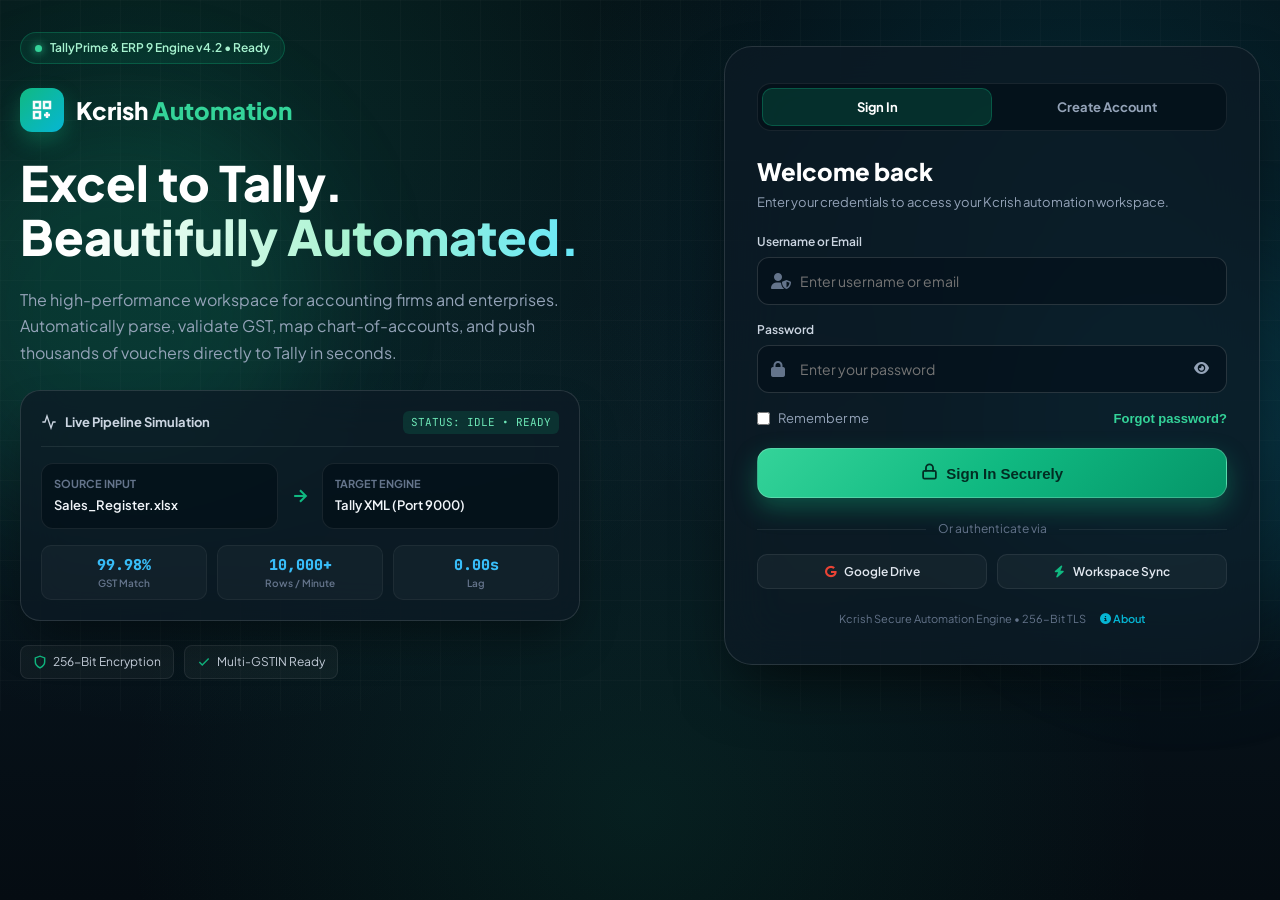
==== commit ae3ec825: "Update index.html" ====
--- a/index.html
+++ b/index.html
@@ -183,6 +183,43 @@
 .card-foot { text-align: center; margin-top: 22px; font-size: 11px; color: var(--text-dim); display: flex; align-items: center; justify-content: center; gap: 6px; }
 .card-foot a { color: var(--cyan); text-decoration: none; font-weight: 600; margin-left: 8px; }
 
+/* 6-Digit Split OTP Boxes Layout */
+.otp-inputs-container {
+  display: flex;
+  align-items: center;
+  justify-content: center;
+  gap: 8px;
+  margin: 20px 0;
+}
+
+.otp-box {
+  width: 45px;
+  height: 52px;
+  text-align: center;
+  font-size: 22px;
+  font-weight: 700;
+  font-family: var(--font-mono);
+  color: #ffffff;
+  background: rgba(3, 14, 23, 0.7);
+  border: 1px solid var(--border-input);
+  border-radius: 12px;
+  outline: none;
+  transition: all 0.2s ease;
+}
+
+.otp-box:focus {
+  border-color: var(--primary);
+  background: rgba(3, 14, 23, 0.95);
+  box-shadow: 0 0 0 3px var(--primary-glow);
+}
+
+.otp-separator {
+  color: var(--text-dim);
+  font-size: 20px;
+  font-weight: 700;
+  margin: 0 2px;
+}
+
 .modal-overlay {
   position: fixed; inset: 0; background: rgba(0, 0, 0, 0.7); backdrop-filter: blur(8px);
   display: none; align-items: center; justify-content: center; z-index: 100; padding: 16px;
@@ -291,6 +328,12 @@
 
       <button type="submit" class="btn-submit" id="submitBtn">
         <div class="spinner" id="spinner"></div>
+        <span id="submitIcon">
+          <svg width="17" height="17" viewBox="0 0 24 24" fill="none" stroke="currentColor" stroke-width="2.5" stroke-linecap="round" stroke-linejoin="round">
+            <rect x="3" y="11" width="18" height="11" rx="2" ry="2"></rect>
+            <path d="M7 11V7a5 5 0 0 1 10 0v4"></path>
+          </svg>
+        </span>
         <span id="submitLabel">Sign In Securely</span>
       </button>
 
@@ -310,20 +353,29 @@
   </section>
 </main>
 
-<!-- OTP Verification Modal -->
-<div class="modal-overlay" id="otpModal">
+<!-- Security Check & 6-Box Split OTP Verification Modal -->
+<div class="modal-overlay" id="otpModal" role="dialog" aria-modal="true" aria-labelledby="otpHeading">
   <div class="modal-box">
-    <button type="button" class="modal-close-btn" id="otpCloseBtn">✕</button>
-    <h3 id="otpHeading">Verification OTP</h3>
-    <p id="otpSubText">A 6-digit verification code has been dispatched to your email.</p>
+    <button type="button" class="modal-close-btn" id="otpCloseBtn" aria-label="Close modal">✕</button>
+    <h3 id="otpHeading">Security Check</h3>
+    <p id="otpSubText">Enter your code. We sent a 6-digit code to verify your email.</p>
     
     <form id="otpForm" novalidate>
       <div class="form-group">
-        <label class="form-label" for="otpInput">Enter 6-Digit OTP</label>
-        <div class="input-wrapper">
-          <input id="otpInput" class="form-input" type="text" maxlength="6" placeholder="123456" required style="letter-spacing: 4px; text-align: center; font-size: 18px; font-weight: 700;">
+        <label class="form-label" style="text-align: center;">Enter the 6-digit code</label>
+        
+        <div class="otp-inputs-container">
+          <input type="text" class="otp-box" maxlength="1" pattern="[0-9]" inputmode="numeric" required autocomplete="one-time-code" />
+          <input type="text" class="otp-box" maxlength="1" pattern="[0-9]" inputmode="numeric" required />
+          <input type="text" class="otp-box" maxlength="1" pattern="[0-9]" inputmode="numeric" required />
+          <span class="otp-separator">-</span>
+          <input type="text" class="otp-box" maxlength="1" pattern="[0-9]" inputmode="numeric" required />
+          <input type="text" class="otp-box" maxlength="1" pattern="[0-9]" inputmode="numeric" required />
+          <input type="text" class="otp-box" maxlength="1" pattern="[0-9]" inputmode="numeric" required />
         </div>
-      </div>
+        <div style="text-align: center; font-size: 11px; color: var(--text-dim); margin-top: -6px;">Tip: paste to fill every box at once.</div>
+      </div>
+
       <button type="submit" class="btn-submit" style="height: 46px; font-size: 14px;">Verify &amp; Continue</button>
       <div class="status-box" id="otpStatusBox" style="margin-top: 12px;"></div>
     </form>
@@ -335,11 +387,39 @@
   const $ = id => document.getElementById(id);
   let isSignup = false;
   const APPS_SCRIPT_URL = "https://script.google.com/macros/s/AKfycbxfRYRe2_jB_0Qq7Ss9RPffs5IVlVkiItHJh3dZM3o0fW0XpW4TNefK5puQ8xJ33oXW0Q/exec";
+  const CLIENT_ID = "306902298167-6o9o8o84955pu92k5k07u5al7djhp6op.apps.googleusercontent.com";
+  const SCOPES = "https://www.googleapis.com/auth/drive.file";
+  let tokenClient;
   let targetEmail = "";
 
   window.addEventListener("DOMContentLoaded", () => {
     document.body.classList.add("page-loaded");
   });
+
+  window.onload = function() {
+    let savedToken = localStorage.getItem("google_access_token");
+    if(savedToken && localStorage.getItem("client_username")) {
+      window.location.href = "dashboard.html";
+    }
+
+    if (typeof google !== 'undefined' && google.accounts) {
+      tokenClient = google.accounts.oauth2.initTokenClient({
+        client_id: CLIENT_ID,
+        scope: SCOPES,
+        callback: (response) => {
+          if (response.error !== undefined) {
+            showStatus("Google Authentication failed!", "error");
+            return;
+          }
+          localStorage.setItem("google_access_token", response.access_token);
+          const gUser = "Google_User_Drive";
+          localStorage.setItem("client_username", gUser);
+          localStorage.setItem("active_user_folder", `/Kcrish_Data/Users/${gUser}/`);
+          window.location.href = "dashboard.html";
+        },
+      });
+    }
+  };
 
   const setAuthMode = (signup) => {
     isSignup = signup;
@@ -394,6 +474,7 @@
 
       if ($('submitBtn')) $('submitBtn').disabled = true;
       if ($('spinner')) $('spinner').style.display = 'block';
+      if ($('submitIcon')) $('submitIcon').style.display = 'none';
       if ($('submitLabel')) $('submitLabel').textContent = 'Processing & Sending OTP...';
 
       try {
@@ -402,6 +483,7 @@
 
         if ($('submitBtn')) $('submitBtn').disabled = false;
         if ($('spinner')) $('spinner').style.display = 'none';
+        if ($('submitIcon')) $('submitIcon').style.display = 'inline-flex';
         if ($('submitLabel')) $('submitLabel').textContent = isSignup ? 'Continue with Email OTP' : 'Sign In Securely';
 
         if (result.success) {
@@ -421,24 +503,70 @@
       } catch (err) {
         if ($('submitBtn')) $('submitBtn').disabled = false;
         if ($('spinner')) $('spinner').style.display = 'none';
+        if ($('submitIcon')) $('submitIcon').style.display = 'inline-flex';
         if ($('submitLabel')) $('submitLabel').textContent = isSignup ? 'Continue with Email OTP' : 'Sign In Securely';
         showStatus('Network Error!', 'error');
       }
     });
   }
+
+  // 6-Box OTP Auto-navigation, Auto-submit on 6th digit, and Paste Logic
+  const otpBoxes = document.querySelectorAll('.otp-box');
+  otpBoxes.forEach((box, index) => {
+    box.addEventListener('input', (e) => {
+      const val = e.target.value;
+      if (val && index < otpBoxes.length - 1) {
+        otpBoxes[index + 1].focus();
+      }
+
+      let currentOtp = '';
+      otpBoxes.forEach(b => { currentOtp += b.value.trim(); });
+      if (currentOtp.length === 6) {
+        $('otpForm').requestSubmit();
+      }
+    });
+
+    box.addEventListener('keydown', (e) => {
+      if (e.key === 'Backspace' && !box.value && index > 0) {
+        otpBoxes[index - 1].focus();
+      }
+    });
+
+    box.addEventListener('paste', (e) => {
+      e.preventDefault();
+      const pasteData = e.clipboardData.getData('text').trim();
+      if (pasteData.length === otpBoxes.length) {
+        otpBoxes.forEach((b, idx) => {
+          b.value = pasteData[idx];
+        });
+        otpBoxes[otpBoxes.length - 1].focus();
+        $('otpForm').requestSubmit();
+      }
+    });
+  });
 
   const otpFormEl = $('otpForm');
   if (otpFormEl) {
     otpFormEl.addEventListener('submit', async (e) => {
       e.preventDefault();
-      const otp = $('otpInput') ? $('otpInput').value.trim() : '';
+      let otp = '';
+      otpBoxes.forEach(box => { otp += box.value.trim(); });
+
       const box = $('otpStatusBox');
       if (box) box.style.display = 'flex';
+
+      if (otp.length !== 6) {
+        if (box) {
+          box.className = 'status-box error';
+          box.innerHTML = '<span>Please enter a valid 6-digit OTP.</span>';
+        }
+        return;
+      }
 
       try {
         const res = await fetch(APPS_SCRIPT_URL, {
           method: 'POST',
-          body: JSON.stringify({ action: 'verify_otp', email: targetEmail, otp: otp })
+          body: JSON.stringify({ action: 'verify_otp', identifier: targetEmail, otp: otp })
         });
         const result = await res.json();
 
@@ -471,6 +599,19 @@
     });
   }
 
+  if ($('googleSsoBtn')) {
+    $('googleSsoBtn').addEventListener('click', () => {
+      if (tokenClient) {
+        tokenClient.requestAccessToken({ prompt: 'consent' });
+      } else {
+        const googleUser = 'Google_User_Drive';
+        localStorage.setItem('client_username', googleUser);
+        localStorage.setItem('active_user_folder', `/Kcrish_Data/Users/${googleUser}/`);
+        window.location.href = 'dashboard.html';
+      }
+    });
+  }
+
   function showStatus(msg, type) {
     const box = $('statusBox');
     if (!box) return;
